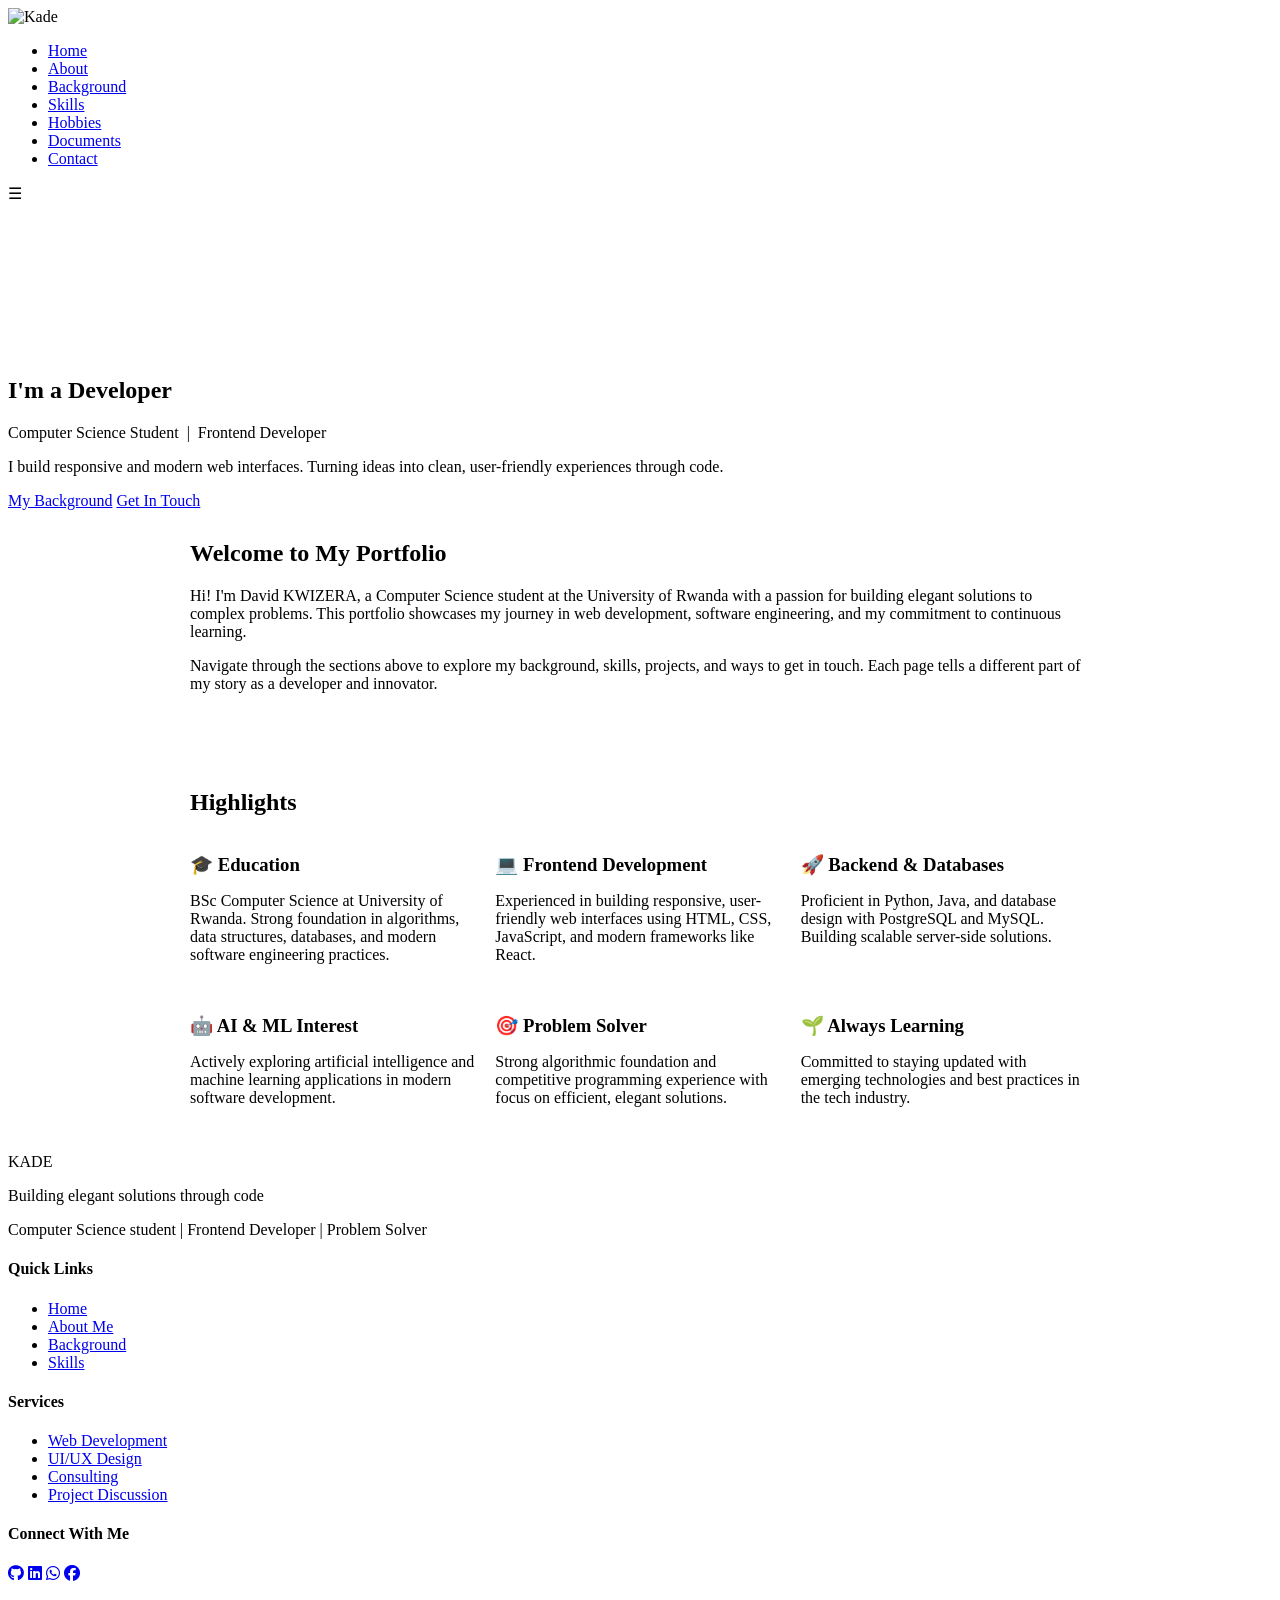
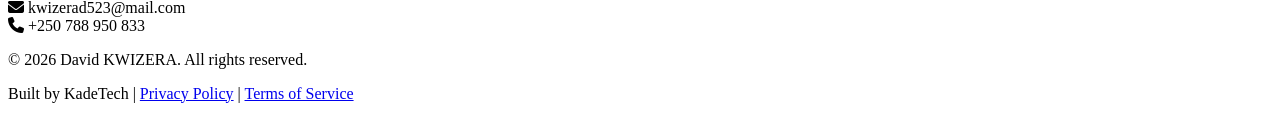
==== index.html @ 528871b3 "I have updated the github Username here that is redirecting to my really account" ====
<!DOCTYPE html>
<html lang="en">
<head>
    <meta charset="UTF-8">
    <meta name="viewport" content="width=device-width, initial-scale=1.0">
    <title>Kade | Portfolio</title>
    <link rel="stylesheet" href="src/style.css">
    <link href="https://fonts.googleapis.com/css2?family=Poppins:wght@300;400;500;600;700&display=swap" rel="stylesheet">
    <link rel="stylesheet" href="https://cdnjs.cloudflare.com/ajax/libs/font-awesome/6.5.0/css/all.min.css">
</head>
<body>

    <!-- NAV -->
    <nav>
        <div class="nav-logo"><img src="media/profile.jpg" alt="Kade" class="nav-avatar"></div>
        <ul class="nav-links">
            <li><a href="index.html">Home</a></li>
            <li><a href="src/about.html">About</a></li>
            <li><a href="src/background.html">Background</a></li>
            <li><a href="src/skills.html">Skills</a></li>
            <li><a href="src/hobbies.html">Hobbies</a></li>
            <li><a href="src/others.html">Documents</a></li>
            <li><a href="src/contact.html">Contact</a></li>
        </ul>
        <div class="hamburger" id="hamburger">☰</div>
    </nav>

    <!-- HOME -->
    <section id="home">
        <video class="home-video" autoplay muted loop playsinline>
            <source src="media/kiaglicity.mp4" type="video/mp4">
        </video>
        
        <div class="home-overlay"></div>
        <div class="home-wrapper">
            <div class="home-content">
                <h1 class="glitch" data-text="I'm a Developer" id="dynamic-title">I'm a Developer</h1>
                <p class="subtitle">Computer Science Student &nbsp;|&nbsp; Frontend Developer</p>
                <p class="intro">I build responsive and modern web interfaces. Turning ideas into clean, user-friendly experiences through code.</p>
                <div class="btn-group">
                    <a href="src/background.html" class="btn">My Background</a>
                    <a href="src/contact.html" class="btn btn-outline">Get In Touch</a>
                </div>
            </div>
        </div>
    </section>

    <!-- QUICK INTRO -->
    <section style="padding: 30px 40px; max-width: 900px; margin: 0 auto;">
        <div class="card">
            <h2 class="section-title" style="margin-top: 0;"><span class="prompt"></span> Welcome to My Portfolio</h2>
            <p>Hi! I'm David KWIZERA, a Computer Science student at the University of Rwanda with a passion for building elegant solutions to complex problems. This portfolio showcases my journey in web development, software engineering, and my commitment to continuous learning.</p>
            <p>Navigate through the sections above to explore my background, skills, projects, and ways to get in touch. Each page tells a different part of my story as a developer and innovator.</p>
        </div>
    </section>

    <!-- FEATURED HIGHLIGHTS -->
    <section style="padding: 30px 40px; max-width: 900px; margin: 0 auto;">
        <h2 class="section-title"><span class="prompt"></span> Highlights</h2>
        <div style="display: grid; grid-template-columns: repeat(auto-fit, minmax(250px, 1fr)); gap: 16px;">
            <div class="card">
                <h3 style="color: var(--accent); margin-bottom: 10px;">🎓 Education</h3>
                <p>BSc Computer Science at University of Rwanda. Strong foundation in algorithms, data structures, databases, and modern software engineering practices.</p>
            </div>
            <div class="card">
                <h3 style="color: var(--accent); margin-bottom: 10px;">💻 Frontend Development</h3>
                <p>Experienced in building responsive, user-friendly web interfaces using HTML, CSS, JavaScript, and modern frameworks like React.</p>
            </div>
            <div class="card">
                <h3 style="color: var(--accent); margin-bottom: 10px;">🚀 Backend & Databases</h3>
                <p>Proficient in Python, Java, and database design with PostgreSQL and MySQL. Building scalable server-side solutions.</p>
            </div>
            <div class="card">
                <h3 style="color: var(--accent); margin-bottom: 10px;">🤖 AI & ML Interest</h3>
                <p>Actively exploring artificial intelligence and machine learning applications in modern software development.</p>
            </div>
            <div class="card">
                <h3 style="color: var(--accent); margin-bottom: 10px;">🎯 Problem Solver</h3>
                <p>Strong algorithmic foundation and competitive programming experience with focus on efficient, elegant solutions.</p>
            </div>
            <div class="card">
                <h3 style="color: var(--accent); margin-bottom: 10px;">🌱 Always Learning</h3>
                <p>Committed to staying updated with emerging technologies and best practices in the tech industry.</p>
            </div>
        </div>
    </section>

    <!-- FOOTER -->
    <footer>
        <div class="footer-container">
            <!-- Footer Logo & Description -->
            <div class="footer-section footer-brand">
                <div class="footer-logo">KADE</div>
                <p class="footer-tagline">Building elegant solutions through code</p>
                <p class="footer-description">Computer Science student | Frontend Developer | Problem Solver</p>
            </div>

            <!-- Quick Links -->
            <div class="footer-section">
                <h4 class="footer-section-title">Quick Links</h4>
                <ul class="footer-links">
                    <li><a href="src/index.html">Home</a></li>
                    <li><a href="src/about.html">About Me</a></li>
                    <li><a href="src/background.html">Background</a></li>
                    <li><a href="src/skills.html">Skills</a></li>
                </ul>
            </div>

            <!-- Services -->
            <div class="footer-section">
                <h4 class="footer-section-title">Services</h4>
                <ul class="footer-links">
                    <li><a href="/src/skills.html">Web Development</a></li>
                    <li><a href="/src/skills.html">UI/UX Design</a></li>
                    <li><a href="/src/background.html">Consulting</a></li>
                    <li><a href="/src/contact.html">Project Discussion</a></li>
                </ul>
            </div>

            <!-- Connect -->
            <div class="footer-section">
                <h4 class="footer-section-title">Connect With Me</h4>
                <div class="footer-social">
                    <a href="https://github.com/KADE2003N01" target="_blank" title="GitHub"><i class="fab fa-github"></i></a>
                    <a href="https://www.linkedin.com/feed/" target="_blank" title="LinkedIn"><i class="fab fa-linkedin"></i></a>
                    <a href="https://wa.me/+250788950833" target="_blank" title="WhatsApp"><i class="fab fa-whatsapp"></i></a>
                    <a href="https://facebook.com/" target="_blank" title="Facebook"><i class="fab fa-facebook"></i></a>
                </div>
                <p class="footer-contact">
                    <i class="fas fa-envelope"></i> kwizerad523@mail.com<br>
                    <i class="fas fa-phone"></i> +250 788 950 833
                </p>
            </div>
        </div>

        <!-- Footer Bottom -->
        <div class="footer-bottom">
            <p class="footer-copy">&copy; 2026 David KWIZERA. All rights reserved.</p>
            <p class="footer-built">Built by KadeTech | <a href="#" target="_blank">Privacy Policy</a> | <a href="#" target="_blank">Terms of Service</a></p>
        </div>
    </footer>

    <script src="src/script.js"></script>
</body>
</html>
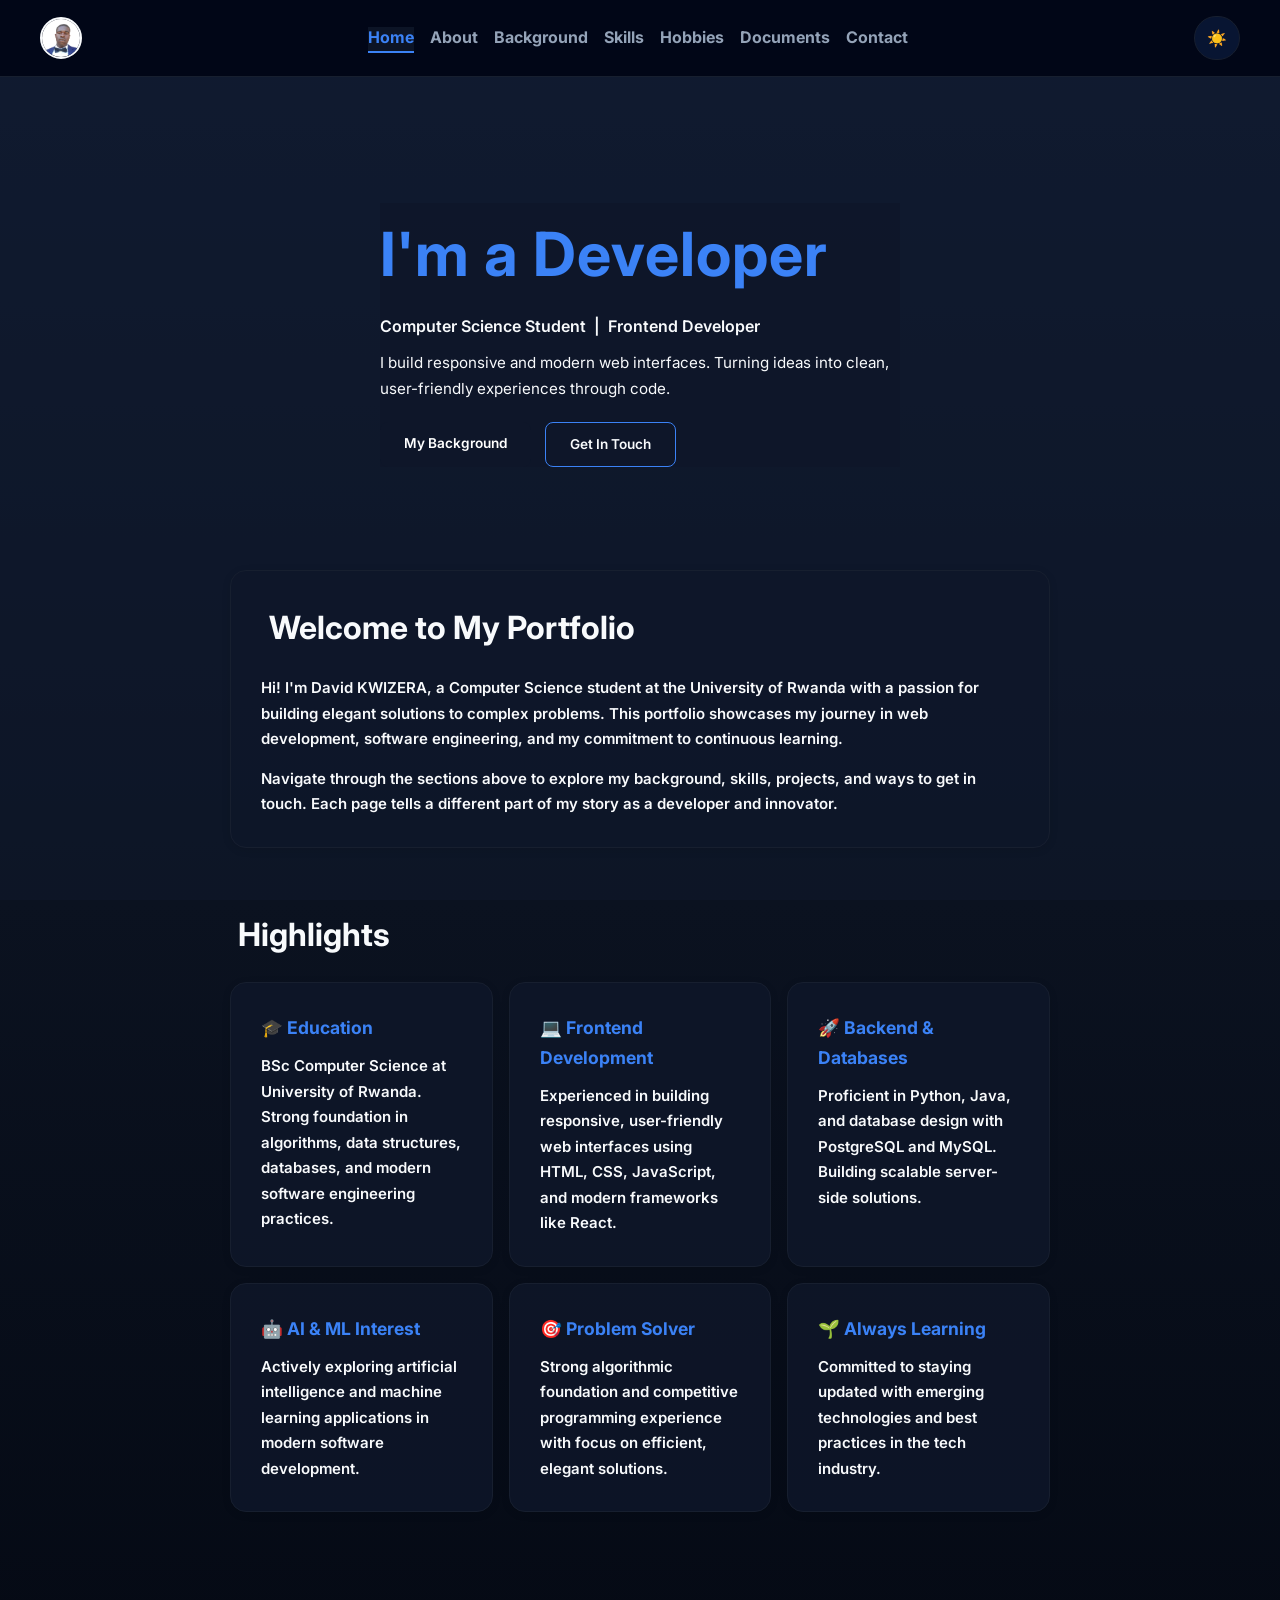
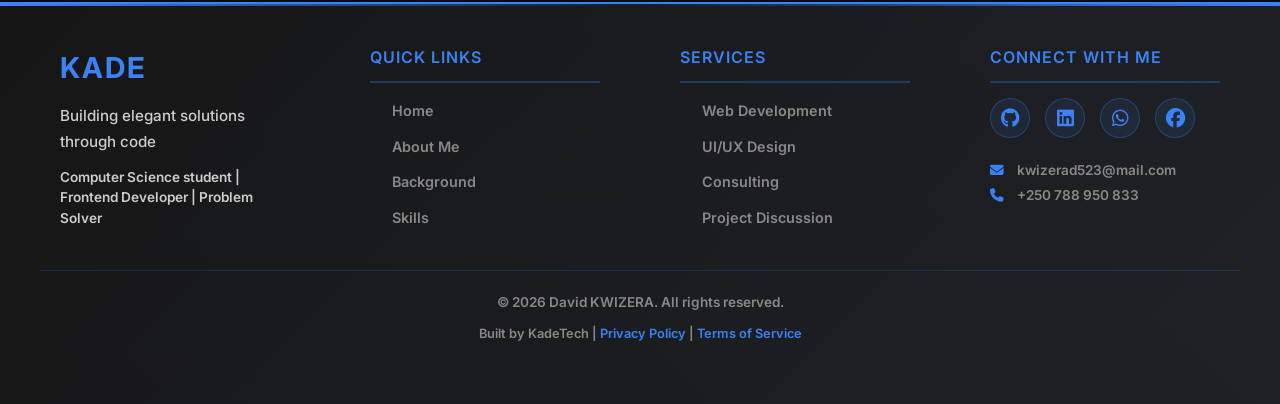
==== commit f98dceec: "this is the new version of my status where the light mode is integrated" ====
--- a/index.html
+++ b/index.html
@@ -5,14 +5,14 @@
     <meta name="viewport" content="width=device-width, initial-scale=1.0">
     <title>Kade | Portfolio</title>
     <link rel="stylesheet" href="src/style.css">
-    <link href="https://fonts.googleapis.com/css2?family=Poppins:wght@300;400;500;600;700&display=swap" rel="stylesheet">
+    <link href="https://fonts.googleapis.com/css2?family=Inter:wght@400;500;600;700;800&display=swap" rel="stylesheet">
     <link rel="stylesheet" href="https://cdnjs.cloudflare.com/ajax/libs/font-awesome/6.5.0/css/all.min.css">
 </head>
 <body>
 
     <!-- NAV -->
     <nav>
-        <div class="nav-logo"><img src="media/profile.jpg" alt="Kade" class="nav-avatar"></div>
+        <div class="nav-logo"><img src="media/bg-removed.png" alt="Kade" class="nav-avatar"></div>
         <ul class="nav-links">
             <li><a href="index.html">Home</a></li>
             <li><a href="src/about.html">About</a></li>
@@ -22,6 +22,7 @@
             <li><a href="src/others.html">Documents</a></li>
             <li><a href="src/contact.html">Contact</a></li>
         </ul>
+        <button class="theme-toggle" id="theme-toggle" aria-label="Toggle light/dark mode">🌙</button>
         <div class="hamburger" id="hamburger">☰</div>
     </nav>
 
@@ -32,8 +33,9 @@
         </video>
         
         <div class="home-overlay"></div>
+        
         <div class="home-wrapper">
-            <div class="home-content">
+            <div class="home-content section-content">
                 <h1 class="glitch" data-text="I'm a Developer" id="dynamic-title">I'm a Developer</h1>
                 <p class="subtitle">Computer Science Student &nbsp;|&nbsp; Frontend Developer</p>
                 <p class="intro">I build responsive and modern web interfaces. Turning ideas into clean, user-friendly experiences through code.</p>
--- a/src/style.css
+++ b/src/style.css
@@ -0,0 +1,1580 @@
+@import url('https://fonts.googleapis.com/css2?family=Inter:wght@400;500;600;700;800&display=swap');
+
+:root {
+    --bg: #0d0d0d;
+    --accent: #3b82f6;
+    --accent-dim: #2a2a2a;
+    --white: #e0e0e0;
+    --muted: #888;
+    --card-bg: #161616;
+    --nav-bg: rgba(13,13,13,0.95);
+    --border: rgba(255,255,255,0.08);
+    --overlay: rgba(13,13,13,0.7);
+    --font: 'Inter', sans-serif;
+}
+
+.light-theme {
+    --bg: linear-gradient(180deg, #14213d 0%, #0b1220 45%, #02060f 100%);
+    --card-bg: rgba(15, 23, 42, 0.92);
+    --accent-dim: #171f2f;
+    --white: #f8fafc;
+    --muted: #94a3b8;
+    --nav-bg: rgba(2, 6, 23, 0.95);
+    --border: rgba(248,250,252,0.08);
+    --overlay: rgba(15, 23, 42, 0.55);
+}
+
+.light-theme body {
+    background: var(--bg) !important;
+    background-attachment: fixed;
+}
+
+.light-theme .nav-avatar {
+    border-color: var(--white);
+}
+
+.light-theme .home-video {
+    display: none !important;
+}
+
+.light-theme .home-overlay {
+    background: rgba(15, 23, 42, 0.65);
+}
+
+.light-theme .card,
+.light-theme .section-content,
+.light-theme .btn,
+.light-theme .btn-outline,
+.light-theme .nav-links a.active,
+.light-theme .nav-links a:hover {
+    background: rgba(15, 23, 42, 0.85);
+}
+
+* { margin: 0; padding: 0; box-sizing: border-box; }
+
+html { scroll-behavior: smooth; }
+
+body {
+    background: var(--bg);
+    color: var(--white);
+    font-family: var(--font);
+    font-size: 15px;
+    font-weight: 600;
+    line-height: 1.7;
+}
+
+/* ── NAV ── */
+nav {
+    position: fixed;
+    top: 0; left: 0; right: 0;
+    display: flex;
+    align-items: center;
+    justify-content: space-between;
+    padding: 16px 40px;
+    background: var(--nav-bg);
+    border-bottom: 1px solid var(--accent-dim);
+    z-index: 100;
+}
+
+.nav-avatar {
+    width: 42px;
+    height: 42px;
+    border-radius: 50%;
+    object-fit: cover;
+    border: 2px solid var(--accent);
+    flex-shrink: 0;
+}
+
+.nav-logo {
+    display: flex;
+    align-items: center;
+}
+
+.nav-links {
+    list-style: none;
+    display: flex;
+    gap: 16px;
+    transition: all 0.3s ease;
+}
+
+.nav-links li {
+    list-style: none;
+}
+
+.nav-links a {
+    color: var(--muted);
+    text-decoration: none;
+    font-family: var(--font);
+    font-size: 1rem;
+    font-weight: 700;
+    transition: color 0.2s;
+    padding-bottom: 4px;
+    border-bottom: 2px solid transparent;
+}
+
+.nav-links a:hover {
+    color: var(--accent);
+    border-bottom-color: var(--accent);
+}
+
+.nav-links a.active {
+    color: var(--accent);
+    border-bottom-color: var(--accent);
+}
+
+.hamburger {
+    display: none;
+    font-size: 1.5rem;
+    cursor: pointer;
+    color: var(--white);
+    transition: color 0.3s ease;
+    z-index: 101;
+}
+
+.theme-toggle {
+    display: inline-flex;
+    align-items: center;
+    justify-content: center;
+    min-width: 44px;
+    height: 44px;
+    padding: 0 12px;
+    background: rgba(59, 130, 246, 0.15);
+    border: 1px solid var(--accent-dim);
+    color: var(--white);
+    border-radius: 999px;
+    font-size: 1rem;
+    cursor: pointer;
+    transition: all 0.25s ease;
+}
+
+.theme-toggle:hover {
+    background: rgba(59, 130, 246, 0.25);
+}
+
+.light-theme .theme-toggle {
+    background: rgba(59, 130, 246, 0.12);
+    color: var(--white);
+}
+
+
+/* ── SECTIONS ── */
+section {
+    padding: 60px 40px 30px;
+    max-width: 900px;
+    margin: 0 auto;
+}
+
+section[id]:not(#home) {
+    padding-top: 100px !important;
+}
+
+.doc-welcome-section {
+    padding: 80px 40px;
+    max-width: 1000px;
+    margin: 0 auto;
+    text-align: center;
+}
+
+.doc-hero-title {
+    font-size: 3.2rem;
+    font-weight: 800;
+    color: var(--white);
+    margin-bottom: 20px;
+    letter-spacing: 2px;
+}
+
+.doc-hero-copy {
+    font-size: 1.3rem;
+    color: var(--muted);
+    margin-bottom: 30px;
+    line-height: 1.6;
+    max-width: 700px;
+    margin-left: auto;
+    margin-right: auto;
+    word-wrap: break-word;
+}
+
+.doc-avatar {
+    width: 60px;
+    height: 60px;
+    border-radius: 50% !important;
+    object-fit: cover;
+    border: 3px solid var(--accent);
+}
+
+.doc-download-button {
+    padding: 18px 40px;
+    font-size: 1.2rem;
+    border-radius: 50px;
+    letter-spacing: 1px;
+    width: auto;
+    min-width: 220px;
+}
+
+.doc-card-button {
+    padding: 8px 16px;
+    font-size: 0.85rem;
+    border-radius: 20px;
+}
+
+.section-title {
+    font-size: 2rem;
+    font-weight: 700;
+    color: var(--accent);
+    margin-bottom: 20px;
+}
+
+.section-title .prompt { color: var(--accent); margin-right: 8px; }
+
+/* Improve text visibility in sections */
+section p {
+    color: var(--white) !important;
+    font-weight: 600;
+}
+
+section h2, section h3 {
+    color: var(--white) !important;
+    font-weight: 700;
+}
+
+section strong {
+    color: var(--accent) !important;
+    font-weight: 700;
+}
+
+/* Make sure all section content is visible */
+.card p {
+    color: var(--white) !important;
+    font-weight: 600;
+}
+
+.card h3 {
+    color: var(--accent) !important;
+    font-weight: 700;
+}
+
+/* Hero section titles larger */
+.glitch {
+    font-size: 3.8rem;
+    font-weight: 700;
+    color: var(--accent);
+    letter-spacing: 1px;
+    margin-bottom: 6px;
+}
+
+/* ── HOME ── */
+#home {
+    display: flex;
+    align-items: center;
+    justify-content: center;
+    text-align: left;
+    padding: 80px 40px 30px;
+    position: relative;
+    overflow: hidden;
+    min-height: 60vh;
+}
+
+.home-video {
+    position: fixed;
+    top: 0; left: 0;
+    width: 100%;
+    height: 100%;
+    object-fit: cover;
+    z-index: -1;
+}
+
+.home-overlay {
+    position: fixed;
+    top: 0; left: 0;
+    width: 100%;
+    height: 100%;
+    background: var(--overlay);
+    z-index: -1;
+}
+
+.home-wrapper {
+    display: flex;
+    align-items: center;
+    justify-content: center;
+    gap: 40px;
+    width: 100%;
+    position: relative;
+    z-index: 2;
+    flex-direction: column;
+}
+
+.home-content {
+    display: flex;
+    flex-direction: column;
+    align-items: flex-start;
+    justify-content: center;
+    text-align: left;
+    margin-top: 80px;
+}
+
+.subtitle {
+    color: #ccc;
+    font-size: 1rem;
+    font-weight: 600;
+    margin-bottom: 10px;
+}
+
+.intro {
+    color: #ccc;
+    font-size: 0.95rem;
+    font-weight: 400;
+    max-width: 520px;
+    margin-bottom: 20px;
+}
+
+.btn-group { display: flex; gap: 14px; flex-wrap: wrap; }
+
+.btn {
+    padding: 10px 24px;
+    background: var(--accent);
+    color: #fff;
+    font-family: var(--font);
+    font-weight: 600;
+    font-size: 0.85rem;
+    text-decoration: none;
+    border: none;
+    border-radius: 8px;
+    cursor: pointer;
+    transition: 0.2s;
+}
+
+.btn:hover { background: #4f46e5; transform: translateY(-2px); }
+
+.btn-outline {
+    background: transparent;
+    color: var(--white);
+    border: 1px solid var(--accent);
+    border-radius: 8px;
+}
+
+.btn-outline:hover { border-color: var(--accent); color: var(--accent); }
+
+/* ── CARD ── */
+.card {
+    background: var(--card-bg);
+    border: 1px solid var(--accent-dim);
+    padding: 30px;
+    border-radius: 16px;
+    box-shadow: 0 2px 8px rgba(0, 0, 0, 0.1);
+}
+
+.card p { color: var(--white); font-weight: 600; margin-bottom: 14px; }
+.card p:last-child { margin-bottom: 0; }
+.card strong { color: var(--accent); }
+
+/* ── BACKGROUND GROUPS ── */
+.bg-group {
+    margin-bottom: 16px;
+    background: var(--card-bg);
+    border: 1px solid var(--accent-dim);
+    border-radius: 16px;
+    padding: 16px 20px;
+}
+
+.bg-group-title {
+    font-size: 1rem;
+    font-weight: 600;
+    color: var(--accent);
+    margin-bottom: 20px;
+    display: flex;
+    align-items: center;
+    gap: 8px;
+}
+
+/* ── TIMELINE ── */
+.timeline { position: relative; padding-left: 30px; }
+
+.timeline::before {
+    content: '';
+    position: absolute;
+    left: 8px; top: 0; bottom: 0;
+    width: 2px;
+    background: var(--accent-dim);
+}
+
+.timeline-item {
+    position: relative;
+    margin-bottom: 16px;
+}
+
+.timeline-dot {
+    position: absolute;
+    left: -26px;
+    top: 6px;
+    width: 12px;
+    height: 12px;
+    border-radius: 50%;
+    background: var(--accent);
+    border: 2px solid var(--bg);
+}
+
+.timeline-date {
+    font-size: 0.78rem;
+    color: var(--muted);
+    display: block;
+    margin-bottom: 4px;
+}
+
+.timeline-content h3 {
+    color: var(--white);
+    font-size: 1.05rem;
+    font-weight: 600;
+    margin-bottom: 6px;
+}
+
+.timeline-content p { color: #999; font-size: 0.9rem; font-weight: 400; }
+
+.timeline-link {
+    color: var(--accent);
+    font-weight: 600;
+    text-decoration: none;
+    border-bottom: 1px solid var(--accent);
+    transition: opacity 0.2s;
+}
+
+.timeline-link:hover { opacity: 0.7; }
+
+
+.skills-grid {
+    display: grid;
+    grid-template-columns: repeat(auto-fit, minmax(240px, 1fr));
+    gap: 12px;
+}
+
+.skill-card {
+    background: var(--card-bg);
+    border: 1px solid var(--accent-dim);
+    padding: 24px;
+    border-radius: 16px;
+    transition: border-color 0.2s, transform 0.2s;
+}
+
+.skill-card:hover {
+    border-color: var(--accent);
+    transform: translateY(-4px);
+}
+
+.skill-card h3 {
+    color: var(--white);
+    font-size: 1rem;
+    font-weight: 600;
+    margin-bottom: 16px;
+    letter-spacing: 0.5px;
+}
+
+.skill-list { list-style: none; }
+
+.skill-list li {
+    display: flex;
+    align-items: center;
+    justify-content: space-between;
+    margin-bottom: 12px;
+    font-size: 0.9rem;
+    font-weight: 500;
+    color: #ccc;
+}
+
+.xp-bar {
+    width: 110px;
+    height: 8px;
+    background: #222;
+    border-radius: 4px;
+    overflow: hidden;
+}
+
+.fill {
+    height: 100%;
+    background: var(--accent);
+    border-radius: 4px;
+}
+
+
+/* ── HOBBIES ── */
+.hobbies-grid {
+    display: grid;
+    grid-template-columns: repeat(auto-fit, minmax(200px, 1fr));
+    gap: 20px;
+    margin-top: 20px;
+}
+
+.hobby-card {
+    background: var(--card-bg);
+    border: 1px solid var(--accent-dim);
+    padding: 24px;
+    border-radius: 16px;
+    text-align: center;
+    transition: all 0.3s ease;
+    display: flex;
+    flex-direction: column;
+    align-items: center;
+    justify-content: center;
+    min-height: 140px;
+}
+
+.hobby-card:hover {
+    border-color: var(--accent);
+    transform: translateY(-4px);
+    box-shadow: 0 8px 25px rgba(59, 130, 246, 0.15);
+}
+
+.hobby-card i {
+    font-size: 2.5rem;
+    color: var(--accent);
+    margin-bottom: 12px;
+    transition: all 0.3s ease;
+}
+
+.hobby-card:hover i {
+    transform: scale(1.1);
+    color: #4f46e5;
+}
+
+.hobby-card span {
+    font-size: 1.1rem;
+    font-weight: 600;
+    color: var(--white);
+    margin-bottom: 8px;
+}
+
+.hobby-card p {
+    text-align: center;
+    line-height: 1.4;
+}
+
+/* ── CONTACT ── */
+.contact-card p { margin-bottom: 24px; }
+
+.contact-form {
+    display: flex;
+    flex-direction: column;
+    gap: 14px;
+}
+
+.contact-form input,
+.contact-form textarea {
+    background: var(--card-bg);
+    border: 1px solid var(--accent-dim);
+    color: var(--white);
+    font-family: var(--font);
+    font-size: 0.9rem;
+    font-weight: 500;
+    padding: 12px 16px;
+    outline: none;
+    resize: vertical;
+    border-radius: 10px;
+    transition: border-color 0.2s;
+}
+
+.contact-form input:focus,
+.contact-form textarea:focus {
+    border-color: var(--accent);
+}
+
+/* ── FOOTER ── */
+footer {
+    background: linear-gradient(135deg, #161616 0%, rgba(61, 61, 61, 0.5) 100%);
+    border-top: 2px solid var(--accent);
+    padding: 40px 20px;
+    margin-top: 60px;
+    position: relative;
+    overflow: hidden;
+    color: #e0e0e0;
+}
+
+footer .footer-section h4,
+footer .footer-logo {
+    color: var(--accent);
+}
+
+footer .footer-links a,
+footer .footer-contact,
+footer .footer-copy,
+footer .footer-built {
+    color: #888;
+}
+
+footer .footer-tagline,
+footer .footer-description {
+    color: #ccc;
+}
+
+footer::before {
+    content: '';
+    position: absolute;
+    top: 0;
+    left: 0;
+    right: 0;
+    height: 2px;
+    background: linear-gradient(90deg, var(--accent), transparent, var(--accent));
+}
+
+.footer-container {
+    max-width: 1200px;
+    margin: 0 auto;
+    display: grid;
+    grid-template-columns: repeat(auto-fit, minmax(250px, 1fr));
+    gap: 40px;
+    margin-bottom: 30px;
+}
+
+.footer-section {
+    padding: 0 20px;
+}
+
+.footer-brand {
+    grid-column: 1; 
+}
+
+.footer-logo {
+    font-size: 1.8rem;
+    font-weight: 700;
+    color: var(--accent);
+    margin-bottom: 10px;
+    letter-spacing: 2px;
+}
+
+.footer-tagline {
+    color: var(--accent);
+    font-size: 0.95rem;
+    margin: 8px 0;
+    font-weight: 500;
+}
+
+.footer-description {
+    color: var(--muted);
+    font-size: 0.85rem;
+    line-height: 1.5;
+    margin: 12px 0 0 0;
+}
+
+.footer-section-title {
+    font-size: 1rem;
+    font-weight: 600;
+    color: var(--accent);
+    margin-bottom: 15px;
+    text-transform: uppercase;
+    letter-spacing: 1px;
+    padding-bottom: 10px;
+    border-bottom: 2px solid rgba(59, 130, 246, 0.3);
+}
+
+.footer-links {
+    list-style: none;
+    padding: 0;
+    margin: 0;
+}
+
+.footer-links li {
+    margin-bottom: 10px;
+}
+
+.footer-links a {
+    color: var(--muted);
+    text-decoration: none;
+    font-size: 0.9rem;
+    transition: all 0.3s ease;
+    display: inline-flex;
+    align-items: center;
+}
+
+.footer-links a:hover {
+    color: var(--accent);
+    transform: translateX(5px);
+}
+
+.footer-links a::before {
+    content: '→';
+    margin-right: 8px;
+    opacity: 0;
+    transition: opacity 0.3s ease;
+}
+
+.footer-links a:hover::before {
+    opacity: 1;
+}
+
+.footer-social {
+    display: flex;
+    gap: 15px;
+    margin-bottom: 20px;
+    flex-wrap: wrap;
+}
+
+.footer-social a {
+    width: 40px;
+    height: 40px;
+    display: flex;
+    align-items: center;
+    justify-content: center;
+    background: rgba(59, 130, 246, 0.1);
+    border: 1px solid rgba(59, 130, 246, 0.3);
+    border-radius: 50%;
+    color: var(--accent);
+    font-size: 1.2rem;
+    transition: all 0.3s ease;
+    text-decoration: none;
+}
+
+.footer-social a:hover {
+    background: var(--accent);
+    color: var(--bg);
+    transform: translateY(-3px);
+    box-shadow: 0 5px 15px rgba(59, 130, 246, 0.4);
+}
+
+.footer-contact {
+    color: var(--muted);
+    font-size: 0.85rem;
+    line-height: 1.8;
+    margin: 0;
+}
+
+.footer-contact i {
+    color: var(--accent);
+    margin-right: 8px;
+    width: 16px;
+}
+
+.footer-bottom {
+    max-width: 1200px;
+    margin: 0 auto;
+    padding: 20px;
+    border-top: 1px solid rgba(59, 130, 246, 0.2);
+    text-align: center;
+}
+
+.footer-copy {
+    color: var(--muted);
+    font-size: 0.85rem;
+    margin: 0 0 8px 0;
+}
+
+.footer-built {
+    color: var(--muted);
+    font-size: 0.8rem;
+    margin: 0;
+}
+
+.footer-built a {
+    color: var(--accent);
+    text-decoration: none;
+    transition: color 0.3s ease;
+}
+
+.footer-built a:hover {
+    text-decoration: underline;
+}
+
+.hobby-card i {
+    font-size: 1.8rem;
+    color: var(--accent);
+}
+
+.hobby-card:hover {
+    border-color: var(--accent);
+    transform: translateY(-4px);
+}
+
+/* Tablet (768px - 1024px) */
+/* Tablet Portrait (600px - 768px) */
+@media (max-width: 768px) {
+    /* Navigation */
+    nav {
+        padding: 12px 50px 12px 16px;
+        display: flex;
+        justify-content: space-between;
+        align-items: center;
+        gap: 12px;
+        flex-wrap: wrap;
+    }
+
+    .doc-welcome-section {
+        padding: 60px 30px;
+    }
+
+    .doc-hero-title {
+        font-size: 2.6rem;
+    }
+
+    .doc-hero-copy {
+        font-size: 1.1rem;
+        max-width: 100%;
+    }
+
+    .doc-avatar {
+        width: 50px;
+        height: 50px;
+    }
+
+    .nav-logo {
+        order: 1;
+        flex-shrink: 0;
+    }
+
+    .nav-avatar {
+        width: 40px;
+        height: 40px;
+    }
+
+    .nav-links {
+        order: 3;
+        width: 100%;
+        display: none !important;
+        flex-direction: column !important;
+        gap: 8px !important;
+        padding: 12px 0 !important;
+        border-top: 1px solid var(--accent-dim);
+        background: transparent !important;
+        position: static !important;
+    }
+
+    .nav-links.open {
+        display: flex !important;
+    }
+
+    .nav-links li {
+        padding: 0 !important;
+        border: none !important;
+    }
+
+    .nav-links a {
+        display: block !important;
+        padding: 10px 0 !important;
+        width: 100% !important;
+        border-bottom: none !important;
+        font-size: 0.9rem;
+    }
+
+    .nav-links a:hover,
+    .nav-links a.active {
+        color: var(--accent);
+        padding-left: 8px;
+    }
+
+    .theme-toggle {
+        order: 3;
+        min-width: 40px;
+        height: 40px;
+        font-size: 0.9rem;
+        display: none !important;
+    }
+
+    .nav-links.open ~ .theme-toggle {
+        display: inline-flex !important;
+        margin-top: 8px;
+    }
+
+    .hamburger {
+        display: block !important;
+        order: 2;
+        position: fixed;
+        right: 16px;
+        top: 14px;
+        font-size: 1.5rem;
+        cursor: pointer;
+        color: var(--white);
+        background: none;
+        border: none;
+        padding: 0;
+        z-index: 101;
+        transition: color 0.3s ease;
+    }
+
+    .hamburger:hover {
+        color: var(--accent);
+    }
+
+    /* Sections and Content */
+    section {
+        padding: 20px 16px;
+        margin: 16px auto;
+    }
+
+    #home {
+        padding: 60px 16px 20px;
+        min-height: auto;
+    }
+
+    .glitch {
+        font-size: 2.5rem !important;
+    }
+
+    .subtitle {
+        font-size: 0.9rem;
+    }
+
+    .intro {
+        font-size: 0.85rem;
+        max-width: 100%;
+    }
+
+    .home-wrapper {
+        flex-direction: column;
+        align-items: center;
+        text-align: center;
+        gap: 30px;
+    }
+
+    .home-content {
+        align-items: center;
+        text-align: center;
+    }
+
+    .btn-group {
+        justify-content: center;
+        gap: 10px;
+    }
+
+    .btn {
+        padding: 10px 20px;
+        font-size: 0.9rem;
+    }
+
+    .card {
+        padding: 18px;
+    }
+
+    .section-title {
+        font-size: 1.8rem;
+    }
+
+    .skills-grid {
+        grid-template-columns: repeat(2, 1fr);
+        gap: 12px;
+    }
+
+    .hobbies-grid {
+        grid-template-columns: repeat(2, 1fr);
+        gap: 10px;
+    }
+
+    footer {
+        padding: 25px 16px;
+    }
+
+    .footer-container {
+        grid-template-columns: repeat(2, 1fr);
+        gap: 20px;
+    }
+}
+
+/* Smartphone (480px - 600px) */
+@media (max-width: 600px) {
+    nav {
+        padding: 10px 45px 10px 12px;
+        flex-wrap: wrap;
+    }
+
+    .doc-welcome-section {
+        padding: 50px 24px;
+    }
+
+    .doc-hero-title {
+        font-size: 2.4rem;
+    }
+
+    .doc-hero-copy {
+        font-size: 1rem;
+    }
+
+    .doc-avatar {
+        width: 48px;
+        height: 48px;
+    }
+
+    .nav-avatar {
+        width: 38px;
+        height: 38px;
+    }
+
+    .nav-links {
+        order: 3;
+        width: 100%;
+        display: none !important;
+        flex-direction: column !important;
+        gap: 4px !important;
+        padding: 10px 0 !important;
+        border-top: 1px solid var(--accent-dim);
+    }
+
+    .nav-links.open {
+        display: flex !important;
+    }
+
+    .nav-links a {
+        display: block !important;
+        padding: 8px 0 !important;
+        font-size: 0.85rem;
+    }
+
+    .theme-toggle {
+        order: 3;
+        min-width: 38px;
+        height: 38px;
+        display: none !important;
+    }
+
+    .nav-links.open ~ .theme-toggle {
+        display: inline-flex !important;
+        margin-top: 8px;
+    }
+
+    .hamburger {
+        display: block !important;
+        order: 2;
+        position: fixed;
+        right: 12px;
+        top: 12px;
+        font-size: 1.3rem;
+    }
+
+    section {
+        padding: 16px 12px;
+    }
+
+    .glitch {
+        font-size: 2.2rem !important;
+    }
+
+    .btn {
+        padding: 8px 16px;
+        font-size: 0.85rem;
+    }
+
+    .card {
+        padding: 16px;
+    }
+
+    .section-title {
+        font-size: 1.6rem;
+        margin-bottom: 16px;
+    }
+
+    .skills-grid {
+        grid-template-columns: 1fr;
+    }
+
+    .hobbies-grid {
+        grid-template-columns: repeat(2, 1fr);
+        gap: 8px;
+    }
+
+    footer {
+        padding: 20px 12px;
+    }
+
+    .footer-container {
+        grid-template-columns: 1fr;
+        gap: 16px;
+    }
+}
+
+/* Small Mobile (380px - 480px) */
+@media (max-width: 480px) {
+    nav {
+        padding: 8px 40px 8px 10px;
+        gap: 8px;
+    }
+
+    .doc-welcome-section {
+        padding: 40px 18px;
+    }
+
+    .doc-hero-title {
+        font-size: 2rem;
+        letter-spacing: 1px;
+    }
+
+    .doc-hero-copy {
+        font-size: 0.95rem;
+        max-width: 100%;
+    }
+
+    .doc-avatar {
+        width: 44px;
+        height: 44px;
+    }
+
+    .nav-logo {
+        flex-shrink: 0;
+    }
+
+    .nav-avatar {
+        width: 36px;
+        height: 36px;
+    }
+
+    .nav-links {
+        order: 3;
+        width: 100%;
+        display: none !important;
+        flex-direction: column !important;
+        gap: 2px !important;
+        padding: 8px 0 !important;
+        border-top: 1px solid var(--accent-dim);
+    }
+
+    .nav-links.open {
+        display: flex !important;
+    }
+
+    .nav-links li {
+        padding: 0 !important;
+    }
+
+    .nav-links a {
+        display: block !important;
+        padding: 6px 0 !important;
+        font-size: 0.8rem;
+        width: 100% !important;
+    }
+
+    .theme-toggle {
+        order: 3;
+        min-width: 36px;
+        height: 36px;
+        font-size: 0.85rem;
+        display: none !important;
+    }
+
+    .nav-links.open ~ .theme-toggle {
+        display: inline-flex !important;
+        margin-top: 8px;
+    }
+
+    .hamburger {
+        display: block !important;
+        order: 2;
+        position: fixed;
+        right: 10px;
+        top: 10px;
+        font-size: 1.2rem;
+    }
+
+    section {
+        padding: 12px 10px;
+        margin: 12px auto;
+    }
+
+    #home {
+        padding: 50px 10px 16px;
+        min-height: 50vh;
+    }
+
+    .glitch {
+        font-size: 1.8rem !important;
+        margin-bottom: 8px;
+    }
+
+    .subtitle {
+        font-size: 0.8rem;
+        margin-bottom: 6px;
+    }
+
+    .intro {
+        font-size: 0.75rem;
+        max-width: 100%;
+        margin-bottom: 12px;
+    }
+
+    .home-wrapper {
+        flex-direction: column;
+        align-items: center;
+        text-align: center;
+        gap: 20px;
+        margin-top: 20px;
+    }
+
+    .home-content {
+        align-items: center;
+        text-align: center;
+        margin-top: 0;
+    }
+
+    .btn-group {
+        justify-content: center;
+        gap: 8px;
+        flex-direction: column;
+        width: 100%;
+    }
+
+    .btn {
+        padding: 8px 14px;
+        font-size: 0.75rem;
+        width: 100%;
+    }
+
+    .card {
+        padding: 14px;
+    }
+
+    .section-title {
+        font-size: 1.4rem;
+        margin-bottom: 12px;
+    }
+
+    .skills-grid {
+        grid-template-columns: 1fr;
+        gap: 8px;
+    }
+
+    .hobbies-grid {
+        grid-template-columns: 1fr;
+        gap: 6px;
+    }
+
+    footer {
+        padding: 16px 10px;
+        margin-top: 20px;
+    }
+
+    .footer-container {
+        grid-template-columns: 1fr;
+        gap: 16px;
+    }
+
+    .footer-section {
+        padding: 0;
+    }
+
+    .footer-logo {
+        font-size: 1.2rem;
+    }
+
+    .footer-section-title {
+        font-size: 0.95rem;
+    }
+
+    .footer-links {
+        font-size: 0.8rem;
+    }
+
+    .footer-social {
+        gap: 8px;
+        font-size: 0.9rem;
+    }
+
+    .footer-contact {
+        font-size: 0.75rem;
+    }
+
+    .footer-copy {
+        font-size: 0.7rem;
+    }
+}
+
+/* Extra Small (below 380px) */
+@media (max-width: 380px) {
+    nav {
+        padding: 6px 35px 6px 8px;
+    }
+
+    .nav-avatar {
+        width: 32px;
+        height: 32px;
+    }
+
+    .nav-links {
+        order: 3;
+        width: 100%;
+        display: none !important;
+        flex-direction: column !important;
+        gap: 2px !important;
+        padding: 8px 0 !important;
+        border-top: 1px solid var(--accent-dim);
+    }
+
+    .nav-links.open {
+        display: flex !important;
+    }
+
+    .nav-links a {
+        display: block !important;
+        font-size: 0.7rem;
+        padding: 4px 0 !important;
+    }
+
+    .theme-toggle {
+        order: 3;
+        min-width: 32px;
+        height: 32px;
+        font-size: 0.8rem;
+        display: none !important;
+    }
+
+    .nav-links.open ~ .theme-toggle {
+        display: inline-flex !important;
+        margin-top: 8px;
+    }
+
+    .hamburger {
+        display: block !important;
+        order: 2;
+        position: fixed;
+        right: 8px;
+        top: 8px;
+        font-size: 1rem;
+    }
+
+    section {
+        padding: 10px 8px;
+    }
+
+    #home {
+        padding: 45px 8px 12px;
+    }
+
+    .glitch {
+        font-size: 1.5rem !important;
+    }
+
+    .subtitle {
+        font-size: 0.75rem;
+    }
+
+    .intro {
+        font-size: 0.7rem;
+    }
+
+    .btn {
+        padding: 6px 12px;
+        font-size: 0.7rem;
+    }
+
+    .card {
+        padding: 12px;
+    }
+
+    .section-title {
+        font-size: 1.2rem;
+    }
+}
+
+/* ── CONTACT ── */
+.contact-card p { margin-bottom: 24px; }
+
+.contact-form {
+    display: flex;
+    flex-direction: column;
+    gap: 14px;
+}
+
+.contact-form input,
+.contact-form textarea {
+    background: var(--card-bg);
+    border: 1px solid var(--accent-dim);
+    color: var(--white);
+    font-family: var(--font);
+    font-size: 0.9rem;
+    font-weight: 500;
+    padding: 12px 16px;
+    outline: none;
+    resize: vertical;
+    border-radius: 10px;
+    transition: border-color 0.2s;
+}
+
+.contact-form input:focus,
+.contact-form textarea:focus {
+    border-color: var(--accent);
+}
+
+/* ── FOOTER ── */
+footer {
+    background: linear-gradient(135deg, #161616 0%, rgba(61, 61, 61, 0.5) 100%);
+    border-top: 2px solid var(--accent);
+    padding: 40px 20px;
+    margin-top: 60px;
+    position: relative;
+    overflow: hidden;
+    color: #e0e0e0;
+}
+
+footer .footer-section h4,
+footer .footer-logo {
+    color: var(--accent);
+}
+
+footer .footer-links a,
+footer .footer-contact,
+footer .footer-copy,
+footer .footer-built {
+    color: #888;
+}
+
+footer .footer-tagline,
+footer .footer-description {
+    color: #ccc;
+}
+
+footer::before {
+    content: '';
+    position: absolute;
+    top: 0;
+    left: 0;
+    right: 0;
+    height: 2px;
+    background: linear-gradient(90deg, var(--accent), transparent, var(--accent));
+}
+
+.footer-container {
+    max-width: 1200px;
+    margin: 0 auto;
+    display: grid;
+    grid-template-columns: repeat(auto-fit, minmax(250px, 1fr));
+    gap: 40px;
+    margin-bottom: 30px;
+}
+
+.footer-section {
+    padding: 0 20px;
+}
+
+.footer-brand {
+    grid-column: 1; 
+}
+
+.footer-logo {
+    font-size: 1.8rem;
+    font-weight: 700;
+    color: var(--accent);
+    margin-bottom: 10px;
+    letter-spacing: 2px;
+}
+
+.footer-tagline {
+    color: var(--accent);
+    font-size: 0.95rem;
+    margin: 8px 0;
+    font-weight: 500;
+}
+
+.footer-description {
+    color: var(--muted);
+    font-size: 0.85rem;
+    line-height: 1.5;
+    margin: 12px 0 0 0;
+}
+
+.footer-section-title {
+    font-size: 1rem;
+    font-weight: 600;
+    color: var(--accent);
+    margin-bottom: 15px;
+    text-transform: uppercase;
+    letter-spacing: 1px;
+    padding-bottom: 10px;
+    border-bottom: 2px solid rgba(59, 130, 246, 0.3);
+}
+
+.footer-links {
+    list-style: none;
+    padding: 0;
+    margin: 0;
+}
+
+.footer-links li {
+    margin-bottom: 10px;
+}
+
+.footer-links a {
+    color: var(--muted);
+    text-decoration: none;
+    font-size: 0.9rem;
+    transition: all 0.3s ease;
+    display: inline-flex;
+    align-items: center;
+}
+
+.footer-links a:hover {
+    color: var(--accent);
+    transform: translateX(5px);
+}
+
+.footer-links a::before {
+    content: '→';
+    margin-right: 8px;
+    opacity: 0;
+    transition: opacity 0.3s ease;
+}
+
+.footer-links a:hover::before {
+    opacity: 1;
+}
+
+.footer-social {
+    display: flex;
+    gap: 15px;
+    margin-bottom: 20px;
+    flex-wrap: wrap;
+}
+
+.footer-social a {
+    width: 40px;
+    height: 40px;
+    display: flex;
+    align-items: center;
+    justify-content: center;
+    background: rgba(59, 130, 246, 0.1);
+    border: 1px solid rgba(59, 130, 246, 0.3);
+    border-radius: 50%;
+    color: var(--accent);
+    font-size: 1.2rem;
+    transition: all 0.3s ease;
+    text-decoration: none;
+}
+
+.footer-social a:hover {
+    background: var(--accent);
+    color: var(--bg);
+    transform: translateY(-3px);
+    box-shadow: 0 5px 15px rgba(59, 130, 246, 0.4);
+}
+
+.footer-contact {
+    color: var(--muted);
+    font-size: 0.85rem;
+    line-height: 1.8;
+    margin: 0;
+}
+
+.footer-contact i {
+    color: var(--accent);
+    margin-right: 8px;
+    width: 16px;
+}
+
+.footer-bottom {
+    max-width: 1200px;
+    margin: 0 auto;
+    padding: 20px;
+    border-top: 1px solid rgba(59, 130, 246, 0.2);
+    text-align: center;
+}
+
+.footer-copy {
+    color: var(--muted);
+    font-size: 0.85rem;
+    margin: 0 0 8px 0;
+}
+
+.footer-built {
+    color: var(--muted);
+    font-size: 0.8rem;
+    margin: 0;
+}
+
+.footer-built a {
+    color: var(--accent);
+    text-decoration: none;
+    transition: color 0.3s ease;
+}
+
+.footer-built a:hover {
+    text-decoration: underline;
+}
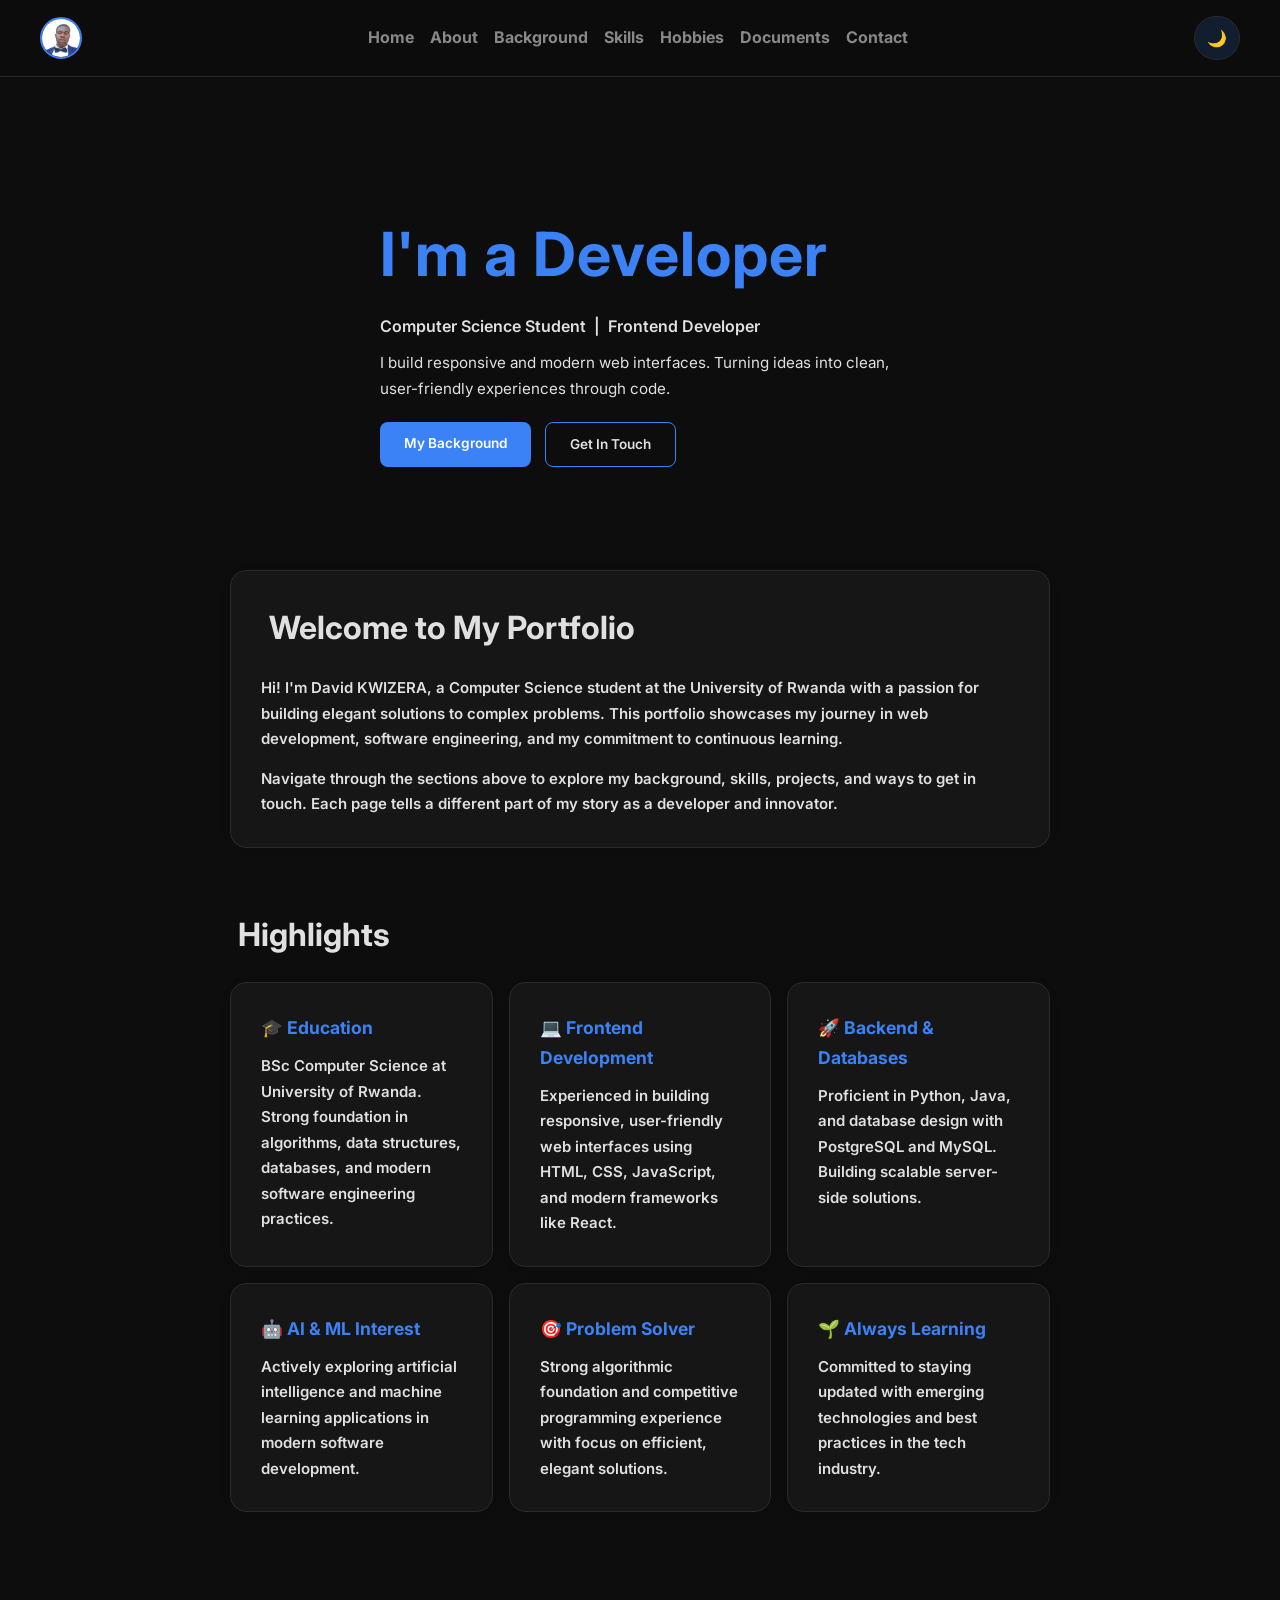
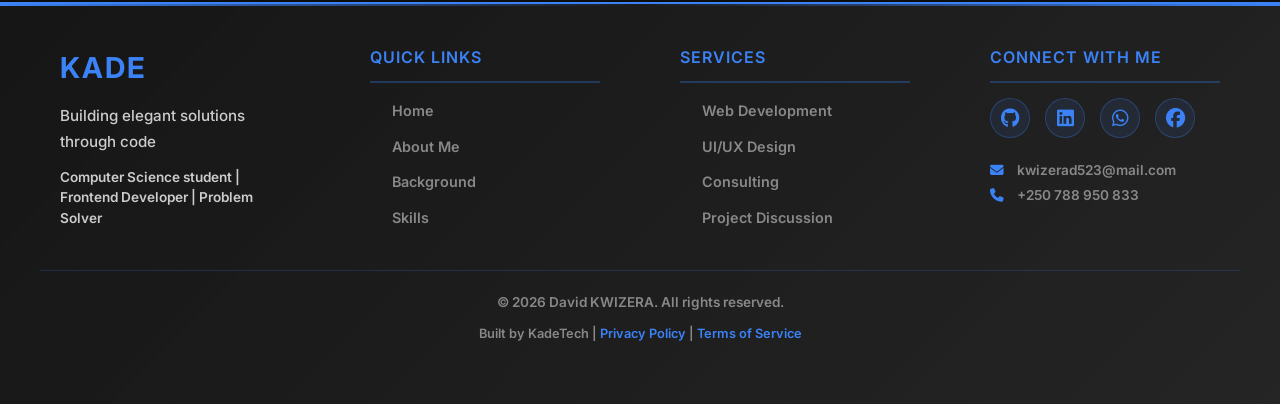
==== commit e63fb8ae: "This the new version of the portfolio where the profiles if no  added and the responsiveness is enha" ====
--- a/index.html
+++ b/index.html
@@ -14,6 +14,9 @@
     <nav>
         <div class="nav-logo"><img src="media/bg-removed.png" alt="Kade" class="nav-avatar"></div>
         <ul class="nav-links">
+            <li class="nav-profile-mobile">
+                <img src="media/bg-removed.png" alt="Kade" class="nav-avatar-mobile">
+            </li>
             <li><a href="index.html">Home</a></li>
             <li><a href="src/about.html">About</a></li>
             <li><a href="src/background.html">Background</a></li>
--- a/src/style.css
+++ b/src/style.css
@@ -52,7 +52,7 @@
 
 * { margin: 0; padding: 0; box-sizing: border-box; }
 
-html { scroll-behavior: smooth; }
+html { scroll-behavior: smooth; width: 100%; overflow-x: hidden; }
 
 body {
     background: var(--bg);
@@ -61,6 +61,8 @@
     font-size: 15px;
     font-weight: 600;
     line-height: 1.7;
+    width: 100%;
+    overflow-x: hidden;
 }
 
 /* ── NAV ── */
@@ -129,6 +131,18 @@
     color: var(--white);
     transition: color 0.3s ease;
     z-index: 101;
+    background: none;
+    border: none;
+    padding: 0;
+    width: auto;
+}
+
+.hamburger:hover {
+    color: var(--accent);
+}
+
+.hamburger.open {
+    color: var(--accent);
 }
 
 .theme-toggle {
@@ -162,10 +176,45 @@
     padding: 60px 40px 30px;
     max-width: 900px;
     margin: 0 auto;
+    width: 100%;
+    overflow-x: hidden;
 }
 
 section[id]:not(#home) {
     padding-top: 100px !important;
+}
+
+/* Override inline styles on sections for mobile */
+@media (max-width: 768px) {
+    section[style*="padding"] {
+        padding: 30px 20px !important;
+        max-width: 100% !important;
+        margin: 0 auto !important;
+    }
+}
+
+@media (max-width: 600px) {
+    section[style*="padding"] {
+        padding: 16px 12px !important;
+        max-width: 100% !important;
+        margin: 0 auto !important;
+    }
+}
+
+@media (max-width: 480px) {
+    section[style*="padding"] {
+        padding: 14px 10px !important;
+        max-width: 100% !important;
+        margin: 0 auto !important;
+    }
+}
+
+@media (max-width: 380px) {
+    section[style*="padding"] {
+        padding: 10px 8px !important;
+        max-width: 100% !important;
+        margin: 0 auto !important;
+    }
 }
 
 .doc-welcome-section {
@@ -217,6 +266,38 @@
     border-radius: 20px;
 }
 
+/* Certificate View Animation */
+@keyframes slideDown {
+    from {
+        opacity: 0;
+        max-height: 0;
+        transform: translateY(-10px);
+    }
+    to {
+        opacity: 1;
+        max-height: 600px;
+        transform: translateY(0);
+    }
+}
+
+@keyframes slideUp {
+    from {
+        opacity: 1;
+        max-height: 600px;
+        transform: translateY(0);
+    }
+    to {
+        opacity: 0;
+        max-height: 0;
+        transform: translateY(-10px);
+    }
+}
+
+#aims-certificate[style*="display: block"],
+#ebc-certificate[style*="display: block"] {
+    animation: slideDown 0.4s ease-in-out forwards;
+}
+
 .section-title {
     font-size: 2rem;
     font-weight: 700;
@@ -272,6 +353,7 @@
     position: relative;
     overflow: hidden;
     min-height: 60vh;
+    width: 100%;
 }
 
 .home-video {
@@ -781,578 +863,158 @@
 }
 
 /* Tablet (768px - 1024px) */
-/* Tablet Portrait (600px - 768px) */
 @media (max-width: 768px) {
-    /* Navigation */
-    nav {
-        padding: 12px 50px 12px 16px;
-        display: flex;
-        justify-content: space-between;
+    nav { padding: 12px 50px 12px 16px; z-index: 1000; }
+    .doc-welcome-section { padding: 60px 30px; }
+    .doc-hero-title { font-size: 2.6rem; }
+    .doc-hero-copy { font-size: 1.1rem; max-width: 100%; }
+    .doc-avatar { width: 50px; height: 50px; }
+    .nav-logo { display: none !important; }
+    .nav-avatar { width: 40px; height: 40px; }
+    .nav-links { order: 3; width: 100%; display: none !important; flex-direction: column !important; gap: 8px !important; padding: 12px 0 !important; border-top: none !important; background: transparent !important; position: static !important; }
+    
+    /* Profile Header inside Mobile Menu */
+    .nav-links .nav-profile-mobile {
+        display: flex !important;
+        flex-direction: column;
         align-items: center;
-        gap: 12px;
-        flex-wrap: wrap;
+        justify-content: center;
+        padding: 20px 0;
+        border-bottom: 1px solid var(--border);
+        margin-bottom: 15px;
+        width: 100%;
     }
-
-    .doc-welcome-section {
-        padding: 60px 30px;
-    }
-
-    .doc-hero-title {
-        font-size: 2.6rem;
-    }
-
-    .doc-hero-copy {
-        font-size: 1.1rem;
-        max-width: 100%;
-    }
-
-    .doc-avatar {
+    .nav-avatar-mobile {
         width: 50px;
         height: 50px;
+        border-radius: 50%;
+        border: 2px solid var(--accent);
+        object-fit: cover;
     }
 
-    .nav-logo {
-        order: 1;
-        flex-shrink: 0;
-    }
-
-    .nav-avatar {
-        width: 40px;
-        height: 40px;
-    }
-
-    .nav-links {
-        order: 3;
-        width: 100%;
-        display: none !important;
-        flex-direction: column !important;
-        gap: 8px !important;
-        padding: 12px 0 !important;
-        border-top: 1px solid var(--accent-dim);
-        background: transparent !important;
-        position: static !important;
-    }
-
-    .nav-links.open {
-        display: flex !important;
-    }
-
-    .nav-links li {
-        padding: 0 !important;
-        border: none !important;
-    }
-
-    .nav-links a {
-        display: block !important;
-        padding: 10px 0 !important;
-        width: 100% !important;
-        border-bottom: none !important;
-        font-size: 0.9rem;
-    }
-
-    .nav-links a:hover,
-    .nav-links a.active {
-        color: var(--accent);
-        padding-left: 8px;
-    }
-
-    .theme-toggle {
-        order: 3;
-        min-width: 40px;
-        height: 40px;
-        font-size: 0.9rem;
-        display: none !important;
-    }
-
-    .nav-links.open ~ .theme-toggle {
-        display: inline-flex !important;
-        margin-top: 8px;
-    }
-
-    .hamburger {
-        display: block !important;
-        order: 2;
-        position: fixed;
-        right: 16px;
-        top: 14px;
-        font-size: 1.5rem;
-        cursor: pointer;
-        color: var(--white);
-        background: none;
-        border: none;
-        padding: 0;
-        z-index: 101;
-        transition: color 0.3s ease;
-    }
-
-    .hamburger:hover {
-        color: var(--accent);
-    }
-
-    /* Sections and Content */
-    section {
-        padding: 20px 16px;
-        margin: 16px auto;
-    }
-
-    #home {
-        padding: 60px 16px 20px;
-        min-height: auto;
-    }
-
-    .glitch {
-        font-size: 2.5rem !important;
-    }
-
-    .subtitle {
-        font-size: 0.9rem;
-    }
-
-    .intro {
-        font-size: 0.85rem;
-        max-width: 100%;
-    }
-
-    .home-wrapper {
-        flex-direction: column;
-        align-items: center;
-        text-align: center;
-        gap: 30px;
-    }
-
-    .home-content {
-        align-items: center;
-        text-align: center;
-    }
-
-    .btn-group {
-        justify-content: center;
-        gap: 10px;
-    }
-
-    .btn {
-        padding: 10px 20px;
-        font-size: 0.9rem;
-    }
-
-    .card {
-        padding: 18px;
-    }
-
-    .section-title {
-        font-size: 1.8rem;
-    }
-
-    .skills-grid {
-        grid-template-columns: repeat(2, 1fr);
-        gap: 12px;
-    }
-
-    .hobbies-grid {
-        grid-template-columns: repeat(2, 1fr);
-        gap: 10px;
-    }
-
-    footer {
-        padding: 25px 16px;
-    }
-
-    .footer-container {
-        grid-template-columns: repeat(2, 1fr);
-        gap: 20px;
-    }
+    .nav-links.open { display: flex !important; }
+    .nav-links li { padding: 0 !important; border: none !important; }
+    .nav-links a { display: block !important; padding: 10px 0 !important; width: 100% !important; border-bottom: none !important; font-size: 0.9rem; }
+    .nav-links a:hover, .nav-links a.active { color: var(--accent); padding-left: 8px; }
+    .theme-toggle { order: 3; min-width: 40px; height: 40px; font-size: 0.9rem; display: none !important; }
+    .nav-links.open ~ .theme-toggle { display: inline-flex !important; margin-top: 8px; }
+    .hamburger { display: block !important; order: 2; position: fixed; right: 16px; top: 14px; font-size: 1.5rem; cursor: pointer; color: var(--white); background: none; border: none; padding: 0; z-index: 1001; transition: color 0.3s ease; }
+    .hamburger:hover { color: var(--accent); }
+    section { padding: 30px 20px !important; margin: 0 auto !important; max-width: 100% !important; }
+    #home { padding: 70px 20px 30px !important; }
+    .glitch { font-size: 2.5rem !important; }
+    .subtitle { font-size: 0.9rem; }
+    .intro { font-size: 0.85rem; max-width: 100%; }
+    .home-wrapper { flex-direction: column; align-items: center; text-align: center; gap: 30px; }
+    .home-content { align-items: center; text-align: center; margin-top: 0; }
+    .btn-group { justify-content: center; gap: 10px; }
+    .btn { padding: 10px 20px; font-size: 0.9rem; }
+    .card { padding: 20px; }
+    .section-title { font-size: 1.8rem; }
+    .skills-grid { grid-template-columns: repeat(2, 1fr); gap: 12px; }
+    .hobbies-grid { grid-template-columns: repeat(2, 1fr); gap: 12px; }
+    footer { padding: 30px 20px; }
+    .footer-container { grid-template-columns: repeat(2, 1fr); gap: 24px; }
+}
+
+@media (min-width: 769px) {
+    .nav-profile-mobile { display: none; }
 }
 
 /* Smartphone (480px - 600px) */
 @media (max-width: 600px) {
-    nav {
-        padding: 10px 45px 10px 12px;
-        flex-wrap: wrap;
-    }
-
-    .doc-welcome-section {
-        padding: 50px 24px;
-    }
-
-    .doc-hero-title {
-        font-size: 2.4rem;
-    }
-
-    .doc-hero-copy {
-        font-size: 1rem;
-    }
-
-    .doc-avatar {
-        width: 48px;
-        height: 48px;
-    }
-
-    .nav-avatar {
-        width: 38px;
-        height: 38px;
-    }
-
-    .nav-links {
-        order: 3;
-        width: 100%;
-        display: none !important;
-        flex-direction: column !important;
-        gap: 4px !important;
-        padding: 10px 0 !important;
-        border-top: 1px solid var(--accent-dim);
-    }
-
-    .nav-links.open {
-        display: flex !important;
-    }
-
-    .nav-links a {
-        display: block !important;
-        padding: 8px 0 !important;
-        font-size: 0.85rem;
-    }
-
-    .theme-toggle {
-        order: 3;
-        min-width: 38px;
-        height: 38px;
-        display: none !important;
-    }
-
-    .nav-links.open ~ .theme-toggle {
-        display: inline-flex !important;
-        margin-top: 8px;
-    }
-
-    .hamburger {
-        display: block !important;
-        order: 2;
-        position: fixed;
-        right: 12px;
-        top: 12px;
-        font-size: 1.3rem;
-    }
-
-    section {
-        padding: 16px 12px;
-    }
-
-    .glitch {
-        font-size: 2.2rem !important;
-    }
-
-    .btn {
-        padding: 8px 16px;
-        font-size: 0.85rem;
-    }
-
-    .card {
-        padding: 16px;
-    }
-
-    .section-title {
-        font-size: 1.6rem;
-        margin-bottom: 16px;
-    }
-
-    .skills-grid {
-        grid-template-columns: 1fr;
-    }
-
-    .hobbies-grid {
-        grid-template-columns: repeat(2, 1fr);
-        gap: 8px;
-    }
-
-    footer {
-        padding: 20px 12px;
-    }
-
-    .footer-container {
-        grid-template-columns: 1fr;
-        gap: 16px;
-    }
+    nav { padding: 10px 45px 10px 12px; z-index: 1000; }
+    .doc-welcome-section { padding: 40px 20px; }
+    .doc-hero-title { font-size: 2rem; }
+    .doc-hero-copy { font-size: 0.95rem; max-width: 100%; }
+    .doc-avatar { width: 44px; height: 44px; }
+    .nav-avatar { width: 36px; height: 36px; }
+    .nav-links { order: 3; width: 100%; display: none !important; flex-direction: column !important; gap: 4px !important; padding: 10px 0 !important; border-top: 1px solid var(--accent-dim); }
+    .nav-links.open { display: flex !important; }
+    .nav-links a { display: block !important; padding: 8px 0 !important; font-size: 0.8rem; width: 100% !important; }
+    .theme-toggle { order: 3; min-width: 36px; height: 36px; display: none !important; }
+    .nav-links.open ~ .theme-toggle { display: inline-flex !important; margin-top: 8px; }
+    .hamburger { display: block !important; order: 2; position: fixed; right: 12px; top: 12px; font-size: 1.2rem; }
+    section { padding: 16px 12px !important; max-width: 100% !important; margin: 0 auto !important; }
+    #home { padding: 55px 12px 20px !important; }
+    .glitch { font-size: 2rem !important; }
+    .subtitle { font-size: 0.85rem; }
+    .intro { font-size: 0.8rem; max-width: 100%; }
+    .home-content { margin-top: 0; }
+    .btn-group { justify-content: center; gap: 8px; }
+    .btn { padding: 8px 16px; font-size: 0.8rem; }
+    .card { padding: 14px; }
+    .section-title { font-size: 1.5rem; }
+    .skills-grid { grid-template-columns: 1fr; gap: 10px; }
+    .hobbies-grid { grid-template-columns: repeat(2, 1fr); gap: 8px; }
+    footer { padding: 20px 12px; }
+    .footer-container { grid-template-columns: 1fr; gap: 16px; }
 }
 
 /* Small Mobile (380px - 480px) */
 @media (max-width: 480px) {
-    nav {
-        padding: 8px 40px 8px 10px;
-        gap: 8px;
-    }
-
-    .doc-welcome-section {
-        padding: 40px 18px;
-    }
-
-    .doc-hero-title {
-        font-size: 2rem;
-        letter-spacing: 1px;
-    }
-
-    .doc-hero-copy {
-        font-size: 0.95rem;
-        max-width: 100%;
-    }
-
-    .doc-avatar {
-        width: 44px;
-        height: 44px;
-    }
-
-    .nav-logo {
-        flex-shrink: 0;
-    }
-
-    .nav-avatar {
-        width: 36px;
-        height: 36px;
-    }
-
-    .nav-links {
-        order: 3;
-        width: 100%;
-        display: none !important;
-        flex-direction: column !important;
-        gap: 2px !important;
-        padding: 8px 0 !important;
-        border-top: 1px solid var(--accent-dim);
-    }
-
-    .nav-links.open {
-        display: flex !important;
-    }
-
-    .nav-links li {
-        padding: 0 !important;
-    }
-
-    .nav-links a {
-        display: block !important;
-        padding: 6px 0 !important;
-        font-size: 0.8rem;
-        width: 100% !important;
-    }
-
-    .theme-toggle {
-        order: 3;
-        min-width: 36px;
-        height: 36px;
-        font-size: 0.85rem;
-        display: none !important;
-    }
-
-    .nav-links.open ~ .theme-toggle {
-        display: inline-flex !important;
-        margin-top: 8px;
-    }
-
-    .hamburger {
-        display: block !important;
-        order: 2;
-        position: fixed;
-        right: 10px;
-        top: 10px;
-        font-size: 1.2rem;
-    }
-
-    section {
-        padding: 12px 10px;
-        margin: 12px auto;
-    }
-
-    #home {
-        padding: 50px 10px 16px;
-        min-height: 50vh;
-    }
-
-    .glitch {
-        font-size: 1.8rem !important;
-        margin-bottom: 8px;
-    }
-
-    .subtitle {
-        font-size: 0.8rem;
-        margin-bottom: 6px;
-    }
-
-    .intro {
-        font-size: 0.75rem;
-        max-width: 100%;
-        margin-bottom: 12px;
-    }
-
-    .home-wrapper {
-        flex-direction: column;
-        align-items: center;
-        text-align: center;
-        gap: 20px;
-        margin-top: 20px;
-    }
-
-    .home-content {
-        align-items: center;
-        text-align: center;
-        margin-top: 0;
-    }
-
-    .btn-group {
-        justify-content: center;
-        gap: 8px;
-        flex-direction: column;
-        width: 100%;
-    }
-
-    .btn {
-        padding: 8px 14px;
-        font-size: 0.75rem;
-        width: 100%;
-    }
-
-    .card {
-        padding: 14px;
-    }
-
-    .section-title {
-        font-size: 1.4rem;
-        margin-bottom: 12px;
-    }
-
-    .skills-grid {
-        grid-template-columns: 1fr;
-        gap: 8px;
-    }
-
-    .hobbies-grid {
-        grid-template-columns: 1fr;
-        gap: 6px;
-    }
-
-    footer {
-        padding: 16px 10px;
-        margin-top: 20px;
-    }
-
-    .footer-container {
-        grid-template-columns: 1fr;
-        gap: 16px;
-    }
-
-    .footer-section {
-        padding: 0;
-    }
-
-    .footer-logo {
-        font-size: 1.2rem;
-    }
-
-    .footer-section-title {
-        font-size: 0.95rem;
-    }
-
-    .footer-links {
-        font-size: 0.8rem;
-    }
-
-    .footer-social {
-        gap: 8px;
-        font-size: 0.9rem;
-    }
-
-    .footer-contact {
-        font-size: 0.75rem;
-    }
-
-    .footer-copy {
-        font-size: 0.7rem;
-    }
+    nav { padding: 8px 40px 8px 10px; gap: 6px; z-index: 1000; }
+    .doc-welcome-section { padding: 35px 16px; }
+    .doc-hero-title { font-size: 1.8rem; letter-spacing: 0.5px; }
+    .doc-hero-copy { font-size: 0.9rem; max-width: 100%; }
+    .doc-avatar { width: 40px; height: 40px; }
+    .nav-logo { flex-shrink: 0; }
+    .nav-avatar { width: 34px; height: 34px; }
+    .nav-links { order: 3; width: 100%; display: none !important; flex-direction: column !important; gap: 2px !important; padding: 8px 0 !important; border-top: 1px solid var(--accent-dim); }
+    .nav-links.open { display: flex !important; }
+    .nav-links li { padding: 0 !important; }
+    .nav-links a { display: block !important; padding: 6px 0 !important; font-size: 0.75rem; width: 100% !important; }
+    .theme-toggle { order: 3; min-width: 34px; height: 34px; font-size: 0.8rem; display: none !important; }
+    .nav-links.open ~ .theme-toggle { display: inline-flex !important; margin-top: 6px; }
+    .hamburger { display: block !important; order: 2; position: fixed; right: 10px; top: 10px; font-size: 1.1rem; }
+    section { padding: 14px 10px !important; max-width: 100% !important; margin: 0 auto !important; }
+    #home { padding: 50px 10px 16px !important; min-height: 50vh; }
+    .glitch { font-size: 1.6rem !important; margin-bottom: 6px; }
+    .subtitle { font-size: 0.75rem; margin-bottom: 4px; }
+    .intro { font-size: 0.72rem; max-width: 100%; margin-bottom: 10px; }
+    .home-wrapper { flex-direction: column; align-items: center; text-align: center; gap: 16px; margin-top: 16px; }
+    .home-content { align-items: center; text-align: center; margin-top: 0; }
+    .btn-group { justify-content: center; gap: 6px; flex-direction: column; width: 100%; }
+    .btn { padding: 7px 12px; font-size: 0.72rem; width: 100%; }
+    .card { padding: 12px; }
+    .section-title { font-size: 1.3rem; margin-bottom: 10px; }
+    .skills-grid { grid-template-columns: 1fr; gap: 8px; }
+    .hobbies-grid { grid-template-columns: 1fr; gap: 6px; }
+    footer { padding: 14px 10px; margin-top: 16px; }
+    .footer-container { grid-template-columns: 1fr; gap: 12px; }
+    .footer-section { padding: 0; }
+    .footer-logo { font-size: 1.1rem; }
+    .footer-section-title { font-size: 0.9rem; }
+    .footer-links { font-size: 0.75rem; }
+    .footer-social { gap: 6px; }
+    .footer-contact { font-size: 0.7rem; }
+    .footer-copy { font-size: 0.65rem; }
 }
 
 /* Extra Small (below 380px) */
 @media (max-width: 380px) {
-    nav {
-        padding: 6px 35px 6px 8px;
-    }
-
-    .nav-avatar {
-        width: 32px;
-        height: 32px;
-    }
-
-    .nav-links {
-        order: 3;
-        width: 100%;
-        display: none !important;
-        flex-direction: column !important;
-        gap: 2px !important;
-        padding: 8px 0 !important;
-        border-top: 1px solid var(--accent-dim);
-    }
-
-    .nav-links.open {
-        display: flex !important;
-    }
-
-    .nav-links a {
-        display: block !important;
-        font-size: 0.7rem;
-        padding: 4px 0 !important;
-    }
-
-    .theme-toggle {
-        order: 3;
-        min-width: 32px;
-        height: 32px;
-        font-size: 0.8rem;
-        display: none !important;
-    }
-
-    .nav-links.open ~ .theme-toggle {
-        display: inline-flex !important;
-        margin-top: 8px;
-    }
-
-    .hamburger {
-        display: block !important;
-        order: 2;
-        position: fixed;
-        right: 8px;
-        top: 8px;
-        font-size: 1rem;
-    }
-
-    section {
-        padding: 10px 8px;
-    }
-
-    #home {
-        padding: 45px 8px 12px;
-    }
-
-    .glitch {
-        font-size: 1.5rem !important;
-    }
-
-    .subtitle {
-        font-size: 0.75rem;
-    }
-
-    .intro {
-        font-size: 0.7rem;
-    }
-
-    .btn {
-        padding: 6px 12px;
-        font-size: 0.7rem;
-    }
-
-    .card {
-        padding: 12px;
-    }
-
-    .section-title {
-        font-size: 1.2rem;
-    }
+    nav { padding: 6px 35px 6px 8px; z-index: 1000; }
+    .nav-avatar { width: 30px; height: 30px; }
+    .nav-links { order: 3; width: 100%; display: none !important; flex-direction: column !important; gap: 1px !important; padding: 6px 0 !important; border-top: 1px solid var(--accent-dim); }
+    .nav-links.open { display: flex !important; }
+    .nav-links a { display: block !important; font-size: 0.7rem; padding: 4px 0 !important; }
+    .theme-toggle { order: 3; min-width: 30px; height: 30px; font-size: 0.75rem; display: none !important; }
+    .nav-links.open ~ .theme-toggle { display: inline-flex !important; margin-top: 6px; }
+    .hamburger { display: block !important; order: 2; position: fixed; right: 8px; top: 8px; font-size: 1rem; }
+    section { padding: 10px 8px !important; max-width: 100% !important; }
+    #home { padding: 45px 8px 12px !important; }
+    .glitch { font-size: 1.4rem !important; }
+    .subtitle { font-size: 0.7rem; }
+    .intro { font-size: 0.65rem; }
+    .btn { padding: 6px 10px; font-size: 0.65rem; }
+    .card { padding: 10px; }
+    .section-title { font-size: 1.1rem; }
+    .skills-grid { grid-template-columns: 1fr; gap: 6px; }
+    .hobbies-grid { grid-template-columns: 1fr; gap: 4px; }
+    footer { padding: 12px 8px; margin-top: 12px; }
+    .footer-container { grid-template-columns: 1fr; gap: 10px; }
+    .footer-logo { font-size: 0.95rem; }
+    .footer-links { font-size: 0.65rem; }
 }
 
 /* ── CONTACT ── */
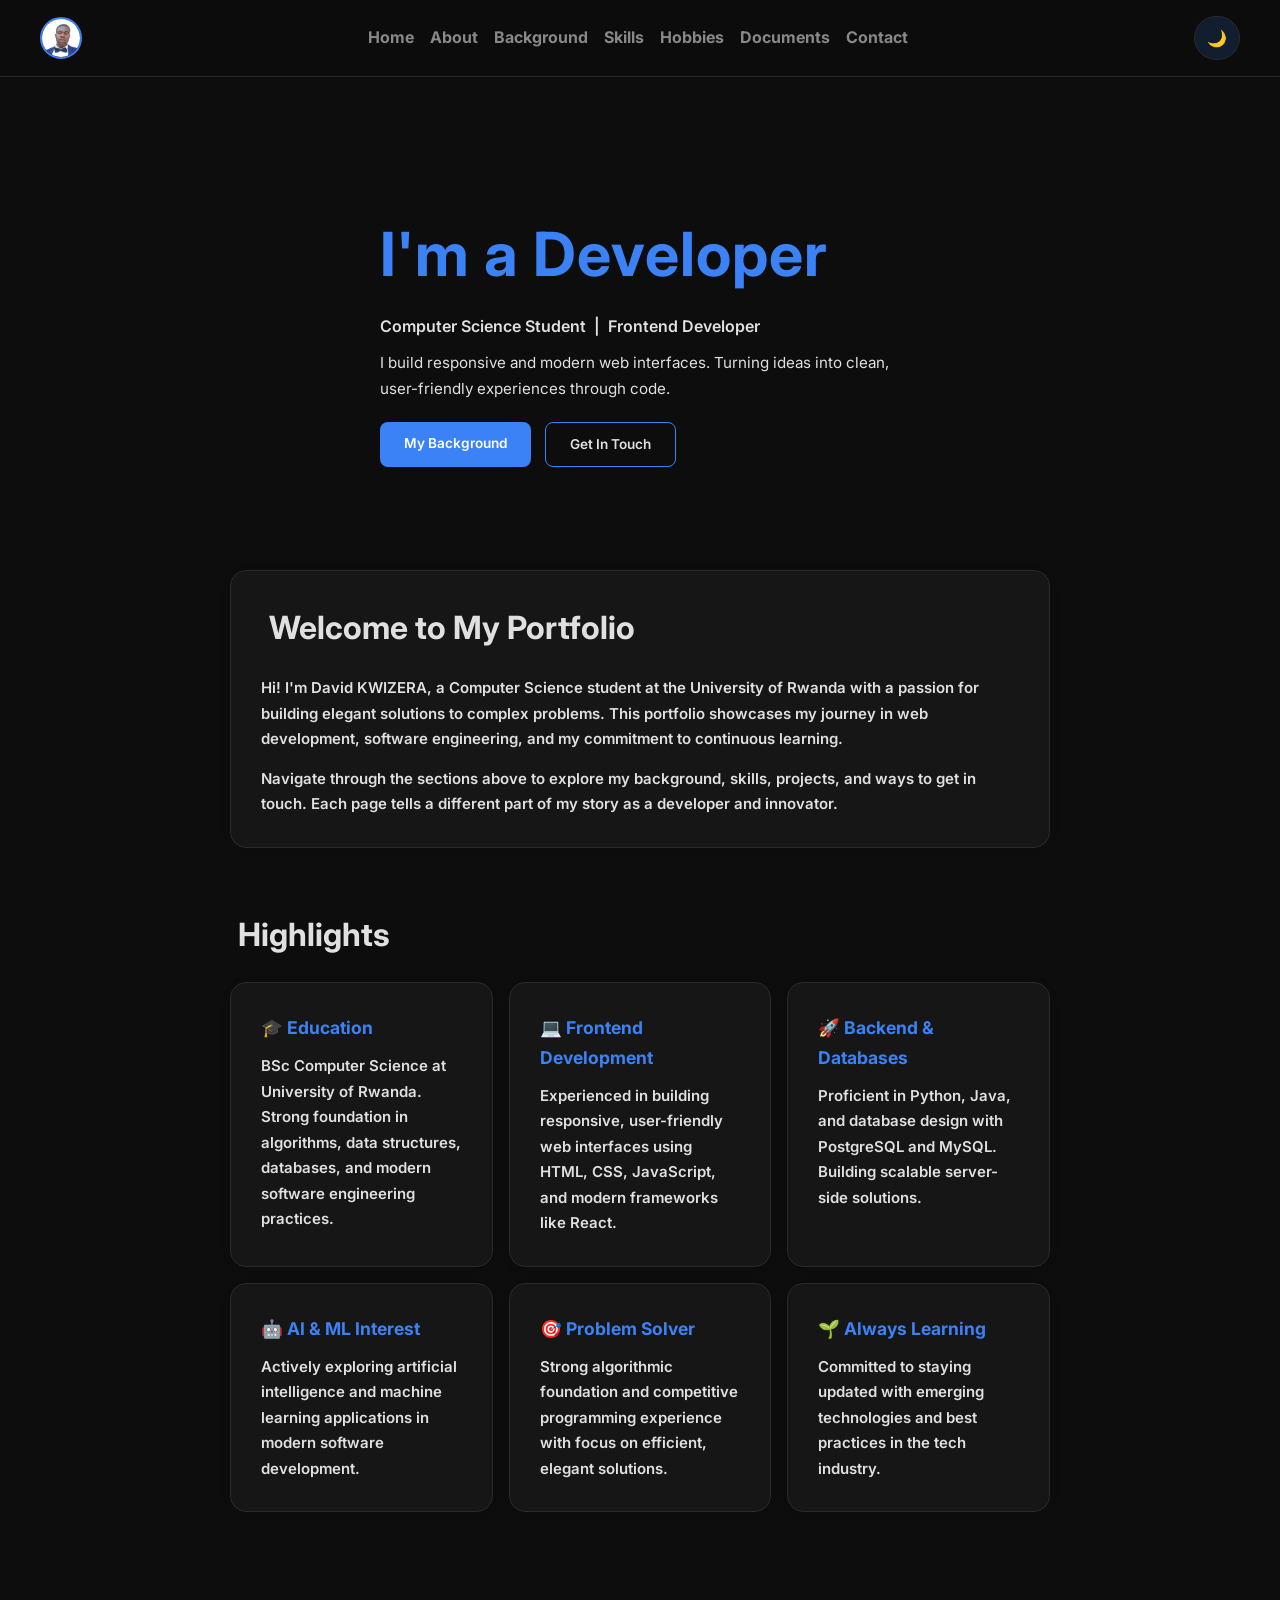
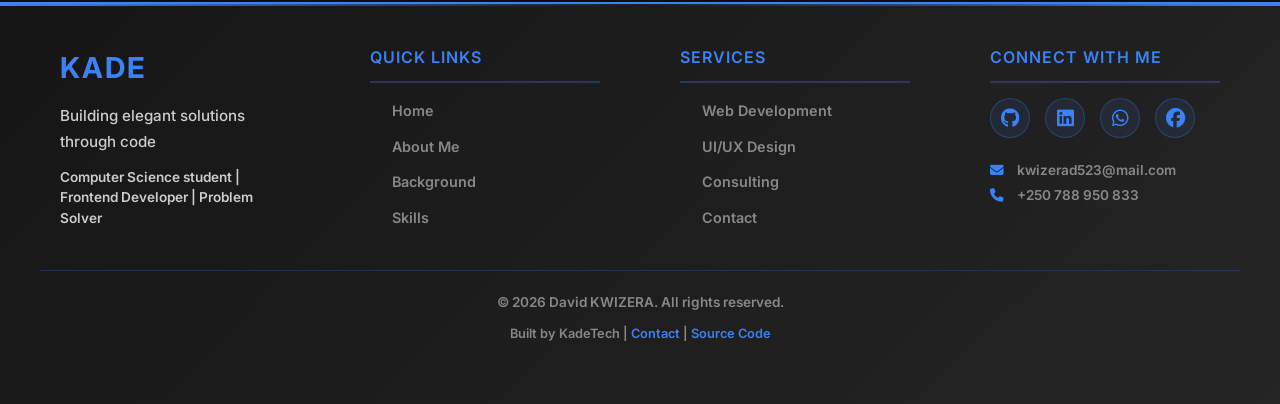
==== commit 8edf9072: "I have have make new change to both pages just to enhance responsiveness" ====
--- a/index.html
+++ b/index.html
@@ -118,7 +118,7 @@
                     <li><a href="/src/skills.html">Web Development</a></li>
                     <li><a href="/src/skills.html">UI/UX Design</a></li>
                     <li><a href="/src/background.html">Consulting</a></li>
-                    <li><a href="/src/contact.html">Project Discussion</a></li>
+                    <li><a href="/src/contact.html">Contact</a></li>
                 </ul>
             </div>
 
@@ -126,7 +126,7 @@
             <div class="footer-section">
                 <h4 class="footer-section-title">Connect With Me</h4>
                 <div class="footer-social">
-                    <a href="https://github.com/KADE2003N01" target="_blank" title="GitHub"><i class="fab fa-github"></i></a>
+                    <a href="https://github.com/KADE2003N01/kade-status" target="_blank" title="GitHub"><i class="fab fa-github"></i></a>
                     <a href="https://www.linkedin.com/feed/" target="_blank" title="LinkedIn"><i class="fab fa-linkedin"></i></a>
                     <a href="https://wa.me/+250788950833" target="_blank" title="WhatsApp"><i class="fab fa-whatsapp"></i></a>
                     <a href="https://facebook.com/" target="_blank" title="Facebook"><i class="fab fa-facebook"></i></a>
@@ -141,7 +141,7 @@
         <!-- Footer Bottom -->
         <div class="footer-bottom">
             <p class="footer-copy">&copy; 2026 David KWIZERA. All rights reserved.</p>
-            <p class="footer-built">Built by KadeTech | <a href="#" target="_blank">Privacy Policy</a> | <a href="#" target="_blank">Terms of Service</a></p>
+            <p class="footer-built">Built by KadeTech | <a href="tel:+250788950833">Contact</a> | <a href="https://github.com/KADE2003N01/kade-status" target="_blank">Source Code</a></p>
         </div>
     </footer>
 
--- a/src/style.css
+++ b/src/style.css
@@ -252,12 +252,68 @@
 }
 
 .doc-download-button {
-    padding: 18px 40px;
-    font-size: 1.2rem;
+    background: var(--accent);
+    color: white;
+    border: none;
+    padding: 16px 32px;
+    font-size: 1.1rem;
+    font-weight: 700;
     border-radius: 50px;
+    cursor: pointer;
+    transition: all 0.3s ease;
+    box-shadow: 0 6px 20px rgba(59, 130, 246, 0.4);
+    margin-bottom: 25px;
+    font-family: var(--font);
+    text-transform: uppercase;
     letter-spacing: 1px;
     width: auto;
-    min-width: 220px;
+}
+
+.doc-download-button:hover {
+    background: #4f46e5;
+    transform: translateY(-3px);
+    box-shadow: 0 8px 25px rgba(59, 130, 246, 0.5);
+}
+
+/* Document Page Components */
+.doc-card-info {
+    background: var(--card-bg);
+    border: 1px solid var(--accent-dim);
+    border-radius: 20px;
+    padding: 40px;
+    margin-bottom: 50px;
+    text-align: left;
+}
+
+.doc-info-header {
+    display: flex;
+    align-items: center;
+    gap: 20px;
+    margin-bottom: 25px;
+}
+
+.doc-card-download {
+    background: linear-gradient(135deg, var(--card-bg) 0%, rgba(59, 130, 246, 0.1) 100%);
+    border: 2px solid var(--accent);
+    border-radius: 20px;
+    padding: 50px;
+    position: relative;
+    overflow: hidden;
+    text-align: center;
+}
+
+.doc-download-icon-circle {
+    width: 100px;
+    height: 100px;
+    background: var(--accent);
+    border-radius: 50%;
+    display: flex;
+    align-items: center;
+    justify-content: center;
+    font-size: 3rem;
+    color: white;
+    margin: 0 auto 20px;
+    box-shadow: 0 10px 30px rgba(59, 130, 246, 0.4);
 }
 
 .doc-card-button {
@@ -866,9 +922,22 @@
 @media (max-width: 768px) {
     nav { padding: 12px 50px 12px 16px; z-index: 1000; }
     .doc-welcome-section { padding: 60px 30px; }
-    .doc-hero-title { font-size: 2.6rem; }
-    .doc-hero-copy { font-size: 1.1rem; max-width: 100%; }
+    .doc-hero-title { font-size: 2.4rem; }
+    .doc-hero-copy { font-size: 1.05rem; max-width: 100%; }
     .doc-avatar { width: 50px; height: 50px; }
+    
+    .doc-card-info { padding: 25px; margin-bottom: 30px; }
+    .doc-info-header { flex-direction: column; text-align: center; gap: 15px; }
+    .doc-card-download { padding: 35px 20px; }
+    .doc-download-icon-circle { width: 80px; height: 80px; font-size: 2.2rem; }
+    .doc-download-button { padding: 14px 28px; font-size: 1rem; width: 100%; }
+    
+    /* Adjusted Certificate Grid for Mobile */
+    .doc-grid-container { 
+        grid-template-columns: 1fr !important; 
+        gap: 20px !important; 
+    }
+
     .nav-logo { display: none !important; }
     .nav-avatar { width: 40px; height: 40px; }
     .nav-links { order: 3; width: 100%; display: none !important; flex-direction: column !important; gap: 8px !important; padding: 12px 0 !important; border-top: none !important; background: transparent !important; position: static !important; }
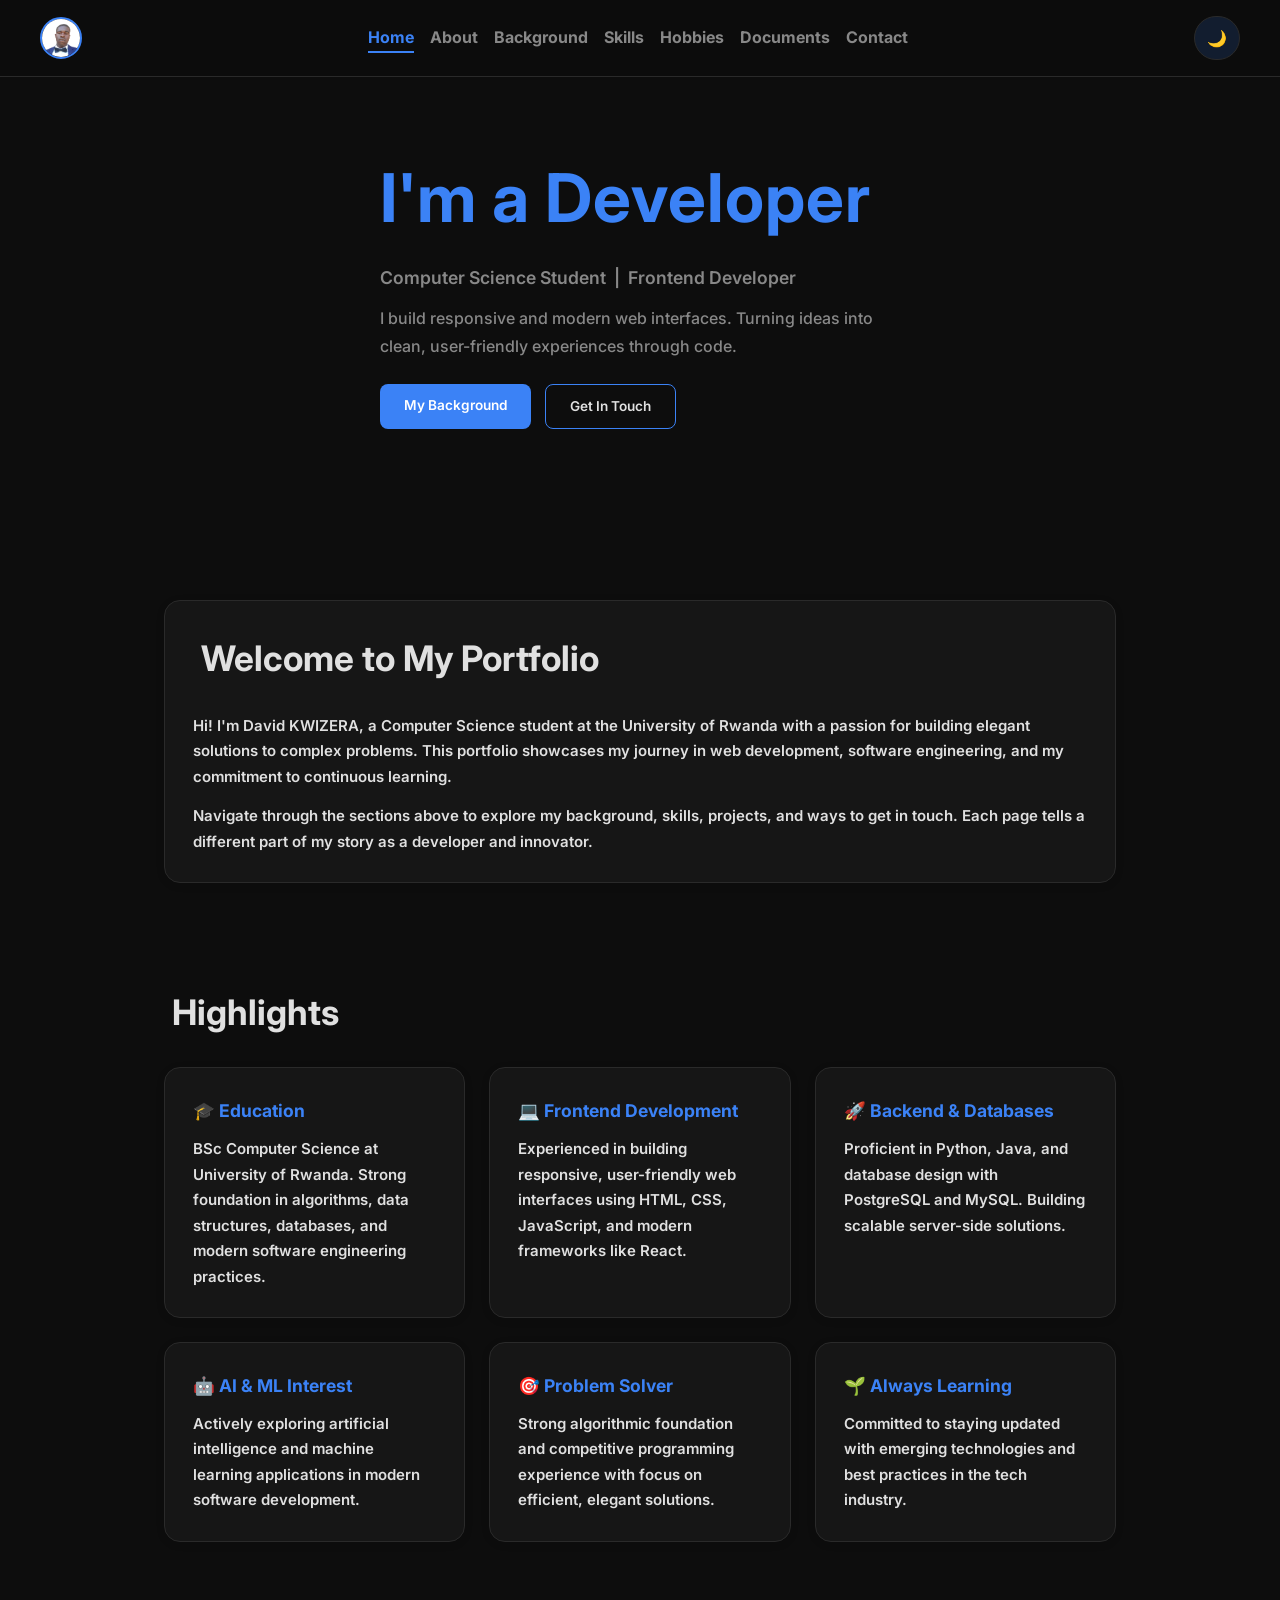
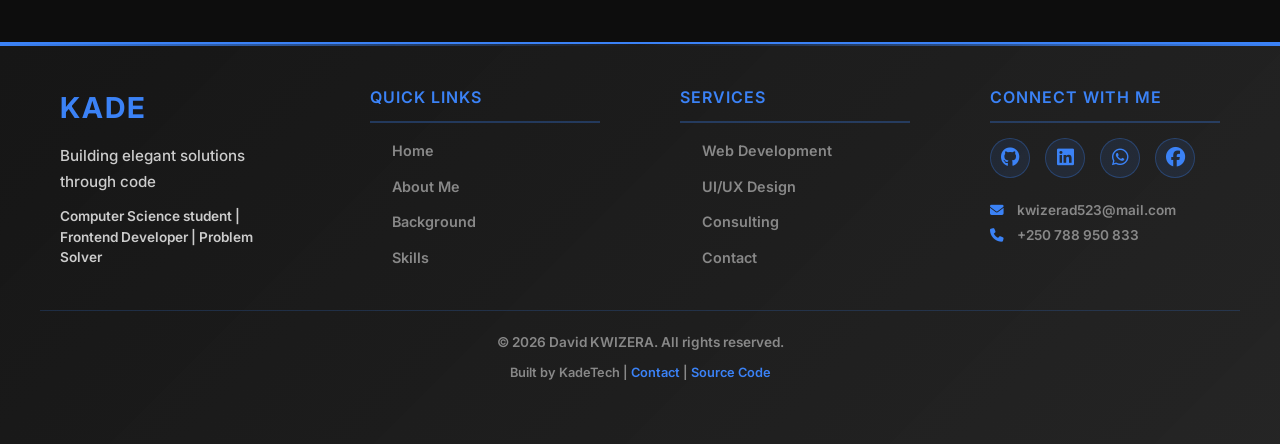
==== commit 52a2ea42: "This is the new updated portfolio" ====
--- a/index.html
+++ b/index.html
@@ -14,9 +14,6 @@
     <nav>
         <div class="nav-logo"><img src="media/bg-removed.png" alt="Kade" class="nav-avatar"></div>
         <ul class="nav-links">
-            <li class="nav-profile-mobile">
-                <img src="media/bg-removed.png" alt="Kade" class="nav-avatar-mobile">
-            </li>
             <li><a href="index.html">Home</a></li>
             <li><a href="src/about.html">About</a></li>
             <li><a href="src/background.html">Background</a></li>
@@ -51,7 +48,7 @@
     </section>
 
     <!-- QUICK INTRO -->
-    <section style="padding: 30px 40px; max-width: 900px; margin: 0 auto;">
+    <section>
         <div class="card">
             <h2 class="section-title" style="margin-top: 0;"><span class="prompt"></span> Welcome to My Portfolio</h2>
             <p>Hi! I'm David KWIZERA, a Computer Science student at the University of Rwanda with a passion for building elegant solutions to complex problems. This portfolio showcases my journey in web development, software engineering, and my commitment to continuous learning.</p>
@@ -60,9 +57,9 @@
     </section>
 
     <!-- FEATURED HIGHLIGHTS -->
-    <section style="padding: 30px 40px; max-width: 900px; margin: 0 auto;">
+    <section>
         <h2 class="section-title"><span class="prompt"></span> Highlights</h2>
-        <div style="display: grid; grid-template-columns: repeat(auto-fit, minmax(250px, 1fr)); gap: 16px;">
+        <div class="grid-responsive">
             <div class="card">
                 <h3 style="color: var(--accent); margin-bottom: 10px;">🎓 Education</h3>
                 <p>BSc Computer Science at University of Rwanda. Strong foundation in algorithms, data structures, databases, and modern software engineering practices.</p>
--- a/src/style.css
+++ b/src/style.css
@@ -63,6 +63,7 @@
     line-height: 1.7;
     width: 100%;
     overflow-x: hidden;
+    cursor: default; /* Removes the "writing symbol" (I-beam) from the whole page */
 }
 
 /* ── NAV ── */
@@ -126,15 +127,16 @@
 
 .hamburger {
     display: none;
-    font-size: 1.5rem;
+    font-size: 1.8rem;
+    width: 40px;
+    height: 40px;
+    text-align: center;
     cursor: pointer;
     color: var(--white);
     transition: color 0.3s ease;
     z-index: 101;
     background: none;
     border: none;
-    padding: 0;
-    width: auto;
 }
 
 .hamburger:hover {
@@ -173,47 +175,27 @@
 
 /* ── SECTIONS ── */
 section {
-    padding: 60px 40px 30px;
-    max-width: 900px;
+    padding: 60px 24px 40px; /* Slightly reduced default section padding */
+    max-width: 1000px;
     margin: 0 auto;
     width: 100%;
     overflow-x: hidden;
 }
 
 section[id]:not(#home) {
-    padding-top: 100px !important;
-}
-
-/* Override inline styles on sections for mobile */
+    padding-top: 90px !important; /* Adjusted for closer hero to nav */
+}
+
+/* Responsive Section Padding */
 @media (max-width: 768px) {
-    section[style*="padding"] {
-        padding: 30px 20px !important;
-        max-width: 100% !important;
-        margin: 0 auto !important;
+    section {
+        padding: 50px 20px 25px;
     }
 }
 
-@media (max-width: 600px) {
-    section[style*="padding"] {
-        padding: 16px 12px !important;
-        max-width: 100% !important;
-        margin: 0 auto !important;
-    }
-}
-
 @media (max-width: 480px) {
-    section[style*="padding"] {
-        padding: 14px 10px !important;
-        max-width: 100% !important;
-        margin: 0 auto !important;
-    }
-}
-
-@media (max-width: 380px) {
-    section[style*="padding"] {
-        padding: 10px 8px !important;
-        max-width: 100% !important;
-        margin: 0 auto !important;
+    section {
+        padding: 40px 16px 20px;
     }
 }
 
@@ -225,7 +207,7 @@
 }
 
 .doc-hero-title {
-    font-size: 3.2rem;
+    font-size: clamp(2rem, 8vw, 3.2rem);
     font-weight: 800;
     color: var(--white);
     margin-bottom: 20px;
@@ -255,8 +237,8 @@
     background: var(--accent);
     color: white;
     border: none;
-    padding: 16px 32px;
-    font-size: 1.1rem;
+    padding: clamp(10px, 3vw, 14px) clamp(20px, 6vw, 28px);
+    font-size: clamp(0.9rem, 2.5vw, 1rem);
     font-weight: 700;
     border-radius: 50px;
     cursor: pointer;
@@ -293,24 +275,38 @@
 }
 
 .doc-card-download {
-    background: linear-gradient(135deg, var(--card-bg) 0%, rgba(59, 130, 246, 0.1) 100%);
-    border: 2px solid var(--accent);
+    background: linear-gradient(145deg, var(--card-bg), rgba(59, 130, 246, 0.05));
+    border: 1px solid var(--accent);
     border-radius: 20px;
-    padding: 50px;
+    padding: 60px 40px;
     position: relative;
     overflow: hidden;
     text-align: center;
+    box-shadow: 0 20px 40px rgba(0, 0, 0, 0.3);
+}
+
+@media (max-width: 768px) {
+    .doc-card-download {
+        padding: 40px 20px;
+    }
+}
+
+.doc-download-title {
+    color: var(--white);
+    font-size: clamp(1.5rem, 6vw, 2.5rem);
+    font-weight: 800;
+    margin-bottom: 15px;
 }
 
 .doc-download-icon-circle {
-    width: 100px;
-    height: 100px;
+    width: clamp(70px, 15vw, 100px);
+    height: clamp(70px, 15vw, 100px);
     background: var(--accent);
     border-radius: 50%;
     display: flex;
     align-items: center;
     justify-content: center;
-    font-size: 3rem;
+    font-size: clamp(2rem, 5vw, 3rem);
     color: white;
     margin: 0 auto 20px;
     box-shadow: 0 10px 30px rgba(59, 130, 246, 0.4);
@@ -355,23 +351,26 @@
 }
 
 .section-title {
-    font-size: 2rem;
+    font-size: clamp(1.5rem, 5vw, 2.2rem); /* Fluid font size for section titles */
     font-weight: 700;
     color: var(--accent);
-    margin-bottom: 20px;
+    margin-bottom: 24px;
+    display: flex; /* Ensures prompt icon aligns with text */
+    align-items: center;
 }
 
 .section-title .prompt { color: var(--accent); margin-right: 8px; }
 
 /* Improve text visibility in sections */
 section p {
-    color: var(--white) !important;
-    font-weight: 600;
+    color: var(--muted) !important; /* Use muted for general text for better contrast */
+    font-weight: 500; /* Slightly lighter weight for body text */
+    margin-bottom: 1rem; /* Consistent paragraph spacing */
 }
 
 section h2, section h3 {
     color: var(--white) !important;
-    font-weight: 700;
+    margin-bottom: 1rem; /* Consistent heading spacing */
 }
 
 section strong {
@@ -392,11 +391,11 @@
 
 /* Hero section titles larger */
 .glitch {
-    font-size: 3.8rem;
+    font-size: clamp(2.2rem, 9vw, 4.2rem); /* Slightly adjusted clamp for hero titles */
     font-weight: 700;
     color: var(--accent);
     letter-spacing: 1px;
-    margin-bottom: 6px;
+    margin-bottom: 8px;
 }
 
 /* ── HOME ── */
@@ -405,7 +404,7 @@
     align-items: center;
     justify-content: center;
     text-align: left;
-    padding: 80px 40px 30px;
+    padding: 50px 40px 20px; /* Reduced padding for hero section */
     position: relative;
     overflow: hidden;
     min-height: 60vh;
@@ -441,28 +440,19 @@
     flex-direction: column;
 }
 
-.home-content {
-    display: flex;
-    flex-direction: column;
-    align-items: flex-start;
-    justify-content: center;
-    text-align: left;
-    margin-top: 80px;
-}
-
 .subtitle {
     color: #ccc;
-    font-size: 1rem;
+    font-size: clamp(0.9rem, 2.5vw, 1.1rem); /* Responsive subtitle */
     font-weight: 600;
-    margin-bottom: 10px;
+    margin-bottom: 12px;
 }
 
 .intro {
     color: #ccc;
-    font-size: 0.95rem;
-    font-weight: 400;
+    font-size: clamp(0.85rem, 2.2vw, 1rem); /* Responsive intro text */
+    font-weight: 500;
     max-width: 520px;
-    margin-bottom: 20px;
+    margin-bottom: 24px;
 }
 
 .btn-group { display: flex; gap: 14px; flex-wrap: wrap; }
@@ -496,7 +486,7 @@
 .card {
     background: var(--card-bg);
     border: 1px solid var(--accent-dim);
-    padding: 30px;
+    padding: 28px; /* Slightly reduced card padding */
     border-radius: 16px;
     box-shadow: 0 2px 8px rgba(0, 0, 0, 0.1);
 }
@@ -508,7 +498,7 @@
 /* ── BACKGROUND GROUPS ── */
 .bg-group {
     margin-bottom: 16px;
-    background: var(--card-bg);
+    background: var(--card-bg); /* Ensure consistency with card background */
     border: 1px solid var(--accent-dim);
     border-radius: 16px;
     padding: 16px 20px;
@@ -522,6 +512,13 @@
     display: flex;
     align-items: center;
     gap: 8px;
+}
+
+/* Utility Grids */
+.grid-responsive {
+    display: grid;
+    grid-template-columns: repeat(auto-fill, minmax(min(100%, 280px), 1fr)); /* Adjusted min-width for more flexibility */
+    gap: 24px;
 }
 
 /* ── TIMELINE ── */
@@ -533,6 +530,12 @@
     left: 8px; top: 0; bottom: 0;
     width: 2px;
     background: var(--accent-dim);
+}
+
+@media (max-width: 480px) {
+    .timeline { padding-left: 20px; }
+    .timeline::before { left: 4px; }
+    .timeline-dot { left: -20px; width: 10px; height: 10px; }
 }
 
 .timeline-item {
@@ -561,7 +564,7 @@
 .timeline-content h3 {
     color: var(--white);
     font-size: 1.05rem;
-    font-weight: 600;
+    font-weight: 700; /* Make timeline headings bolder */
     margin-bottom: 6px;
 }
 
@@ -579,9 +582,9 @@
 
 
 .skills-grid {
-    display: grid;
-    grid-template-columns: repeat(auto-fit, minmax(240px, 1fr));
-    gap: 12px;
+    display: grid; /* Ensure skills grid is responsive */
+    grid-template-columns: repeat(auto-fill, minmax(min(100%, 250px), 1fr)); /* Adjusted min-width */
+    gap: 16px; /* Increased gap for better separation */
 }
 
 .skill-card {
@@ -636,7 +639,7 @@
 .hobbies-grid {
     display: grid;
     grid-template-columns: repeat(auto-fit, minmax(200px, 1fr));
-    gap: 20px;
+    gap: 24px; /* Increased gap for better visual separation */
     margin-top: 20px;
 }
 
@@ -673,7 +676,7 @@
 }
 
 .hobby-card span {
-    font-size: 1.1rem;
+    font-size: 1.05rem; /* Slightly reduced font size for hobby titles */
     font-weight: 600;
     color: var(--white);
     margin-bottom: 8px;
@@ -683,7 +686,7 @@
     text-align: center;
     line-height: 1.4;
 }
-
+/* Contact form styles remain unchanged as they were recently updated */
 /* ── CONTACT ── */
 .contact-card p { margin-bottom: 24px; }
 
@@ -714,7 +717,7 @@
 }
 
 /* ── FOOTER ── */
-footer {
+footer { /* Footer styles remain largely unchanged */
     background: linear-gradient(135deg, #161616 0%, rgba(61, 61, 61, 0.5) 100%);
     border-top: 2px solid var(--accent);
     padding: 40px 20px;
@@ -908,404 +911,27 @@
     text-decoration: underline;
 }
 
-.hobby-card i {
-    font-size: 1.8rem;
-    color: var(--accent);
-}
-
-.hobby-card:hover {
-    border-color: var(--accent);
-    transform: translateY(-4px);
-}
-
 /* Tablet (768px - 1024px) */
 @media (max-width: 768px) {
-    nav { padding: 12px 50px 12px 16px; z-index: 1000; }
-    .doc-welcome-section { padding: 60px 30px; }
-    .doc-hero-title { font-size: 2.4rem; }
-    .doc-hero-copy { font-size: 1.05rem; max-width: 100%; }
-    .doc-avatar { width: 50px; height: 50px; }
-    
-    .doc-card-info { padding: 25px; margin-bottom: 30px; }
-    .doc-info-header { flex-direction: column; text-align: center; gap: 15px; }
-    .doc-card-download { padding: 35px 20px; }
-    .doc-download-icon-circle { width: 80px; height: 80px; font-size: 2.2rem; }
-    .doc-download-button { padding: 14px 28px; font-size: 1rem; width: 100%; }
-    
-    /* Adjusted Certificate Grid for Mobile */
-    .doc-grid-container { 
-        grid-template-columns: 1fr !important; 
-        gap: 20px !important; 
+    nav { padding: 12px 20px; z-index: 1000; }
+    .nav-logo { display: flex !important; margin-right: auto; }
+    .nav-links { 
+        position: absolute;
+        top: 100%;
+        left: 0;
+        right: 0;
+        background: var(--nav-bg);
+        display: none;
+        flex-direction: column;
+        align-items: flex-start;
+        padding: 20px 40px;
+        gap: 15px;
+        z-index: 100;
+        border-bottom: 2px solid var(--accent);
+        box-shadow: 0 10px 15px rgba(0,0,0,0.3);
     }
-
-    .nav-logo { display: none !important; }
-    .nav-avatar { width: 40px; height: 40px; }
-    .nav-links { order: 3; width: 100%; display: none !important; flex-direction: column !important; gap: 8px !important; padding: 12px 0 !important; border-top: none !important; background: transparent !important; position: static !important; }
-    
-    /* Profile Header inside Mobile Menu */
-    .nav-links .nav-profile-mobile {
-        display: flex !important;
-        flex-direction: column;
-        align-items: center;
-        justify-content: center;
-        padding: 20px 0;
-        border-bottom: 1px solid var(--border);
-        margin-bottom: 15px;
-        width: 100%;
-    }
-    .nav-avatar-mobile {
-        width: 50px;
-        height: 50px;
-        border-radius: 50%;
-        border: 2px solid var(--accent);
-        object-fit: cover;
-    }
-
     .nav-links.open { display: flex !important; }
-    .nav-links li { padding: 0 !important; border: none !important; }
-    .nav-links a { display: block !important; padding: 10px 0 !important; width: 100% !important; border-bottom: none !important; font-size: 0.9rem; }
-    .nav-links a:hover, .nav-links a.active { color: var(--accent); padding-left: 8px; }
-    .theme-toggle { order: 3; min-width: 40px; height: 40px; font-size: 0.9rem; display: none !important; }
-    .nav-links.open ~ .theme-toggle { display: inline-flex !important; margin-top: 8px; }
-    .hamburger { display: block !important; order: 2; position: fixed; right: 16px; top: 14px; font-size: 1.5rem; cursor: pointer; color: var(--white); background: none; border: none; padding: 0; z-index: 1001; transition: color 0.3s ease; }
-    .hamburger:hover { color: var(--accent); }
-    section { padding: 30px 20px !important; margin: 0 auto !important; max-width: 100% !important; }
-    #home { padding: 70px 20px 30px !important; }
-    .glitch { font-size: 2.5rem !important; }
-    .subtitle { font-size: 0.9rem; }
-    .intro { font-size: 0.85rem; max-width: 100%; }
-    .home-wrapper { flex-direction: column; align-items: center; text-align: center; gap: 30px; }
-    .home-content { align-items: center; text-align: center; margin-top: 0; }
-    .btn-group { justify-content: center; gap: 10px; }
-    .btn { padding: 10px 20px; font-size: 0.9rem; }
-    .card { padding: 20px; }
-    .section-title { font-size: 1.8rem; }
-    .skills-grid { grid-template-columns: repeat(2, 1fr); gap: 12px; }
-    .hobbies-grid { grid-template-columns: repeat(2, 1fr); gap: 12px; }
-    footer { padding: 30px 20px; }
-    .footer-container { grid-template-columns: repeat(2, 1fr); gap: 24px; }
-}
-
-@media (min-width: 769px) {
-    .nav-profile-mobile { display: none; }
-}
-
-/* Smartphone (480px - 600px) */
-@media (max-width: 600px) {
-    nav { padding: 10px 45px 10px 12px; z-index: 1000; }
-    .doc-welcome-section { padding: 40px 20px; }
-    .doc-hero-title { font-size: 2rem; }
-    .doc-hero-copy { font-size: 0.95rem; max-width: 100%; }
-    .doc-avatar { width: 44px; height: 44px; }
-    .nav-avatar { width: 36px; height: 36px; }
-    .nav-links { order: 3; width: 100%; display: none !important; flex-direction: column !important; gap: 4px !important; padding: 10px 0 !important; border-top: 1px solid var(--accent-dim); }
-    .nav-links.open { display: flex !important; }
-    .nav-links a { display: block !important; padding: 8px 0 !important; font-size: 0.8rem; width: 100% !important; }
-    .theme-toggle { order: 3; min-width: 36px; height: 36px; display: none !important; }
-    .nav-links.open ~ .theme-toggle { display: inline-flex !important; margin-top: 8px; }
-    .hamburger { display: block !important; order: 2; position: fixed; right: 12px; top: 12px; font-size: 1.2rem; }
-    section { padding: 16px 12px !important; max-width: 100% !important; margin: 0 auto !important; }
-    #home { padding: 55px 12px 20px !important; }
-    .glitch { font-size: 2rem !important; }
-    .subtitle { font-size: 0.85rem; }
-    .intro { font-size: 0.8rem; max-width: 100%; }
-    .home-content { margin-top: 0; }
-    .btn-group { justify-content: center; gap: 8px; }
-    .btn { padding: 8px 16px; font-size: 0.8rem; }
-    .card { padding: 14px; }
-    .section-title { font-size: 1.5rem; }
-    .skills-grid { grid-template-columns: 1fr; gap: 10px; }
-    .hobbies-grid { grid-template-columns: repeat(2, 1fr); gap: 8px; }
-    footer { padding: 20px 12px; }
-    .footer-container { grid-template-columns: 1fr; gap: 16px; }
-}
-
-/* Small Mobile (380px - 480px) */
-@media (max-width: 480px) {
-    nav { padding: 8px 40px 8px 10px; gap: 6px; z-index: 1000; }
-    .doc-welcome-section { padding: 35px 16px; }
-    .doc-hero-title { font-size: 1.8rem; letter-spacing: 0.5px; }
-    .doc-hero-copy { font-size: 0.9rem; max-width: 100%; }
-    .doc-avatar { width: 40px; height: 40px; }
-    .nav-logo { flex-shrink: 0; }
-    .nav-avatar { width: 34px; height: 34px; }
-    .nav-links { order: 3; width: 100%; display: none !important; flex-direction: column !important; gap: 2px !important; padding: 8px 0 !important; border-top: 1px solid var(--accent-dim); }
-    .nav-links.open { display: flex !important; }
-    .nav-links li { padding: 0 !important; }
-    .nav-links a { display: block !important; padding: 6px 0 !important; font-size: 0.75rem; width: 100% !important; }
-    .theme-toggle { order: 3; min-width: 34px; height: 34px; font-size: 0.8rem; display: none !important; }
-    .nav-links.open ~ .theme-toggle { display: inline-flex !important; margin-top: 6px; }
-    .hamburger { display: block !important; order: 2; position: fixed; right: 10px; top: 10px; font-size: 1.1rem; }
-    section { padding: 14px 10px !important; max-width: 100% !important; margin: 0 auto !important; }
-    #home { padding: 50px 10px 16px !important; min-height: 50vh; }
-    .glitch { font-size: 1.6rem !important; margin-bottom: 6px; }
-    .subtitle { font-size: 0.75rem; margin-bottom: 4px; }
-    .intro { font-size: 0.72rem; max-width: 100%; margin-bottom: 10px; }
-    .home-wrapper { flex-direction: column; align-items: center; text-align: center; gap: 16px; margin-top: 16px; }
-    .home-content { align-items: center; text-align: center; margin-top: 0; }
-    .btn-group { justify-content: center; gap: 6px; flex-direction: column; width: 100%; }
-    .btn { padding: 7px 12px; font-size: 0.72rem; width: 100%; }
-    .card { padding: 12px; }
-    .section-title { font-size: 1.3rem; margin-bottom: 10px; }
-    .skills-grid { grid-template-columns: 1fr; gap: 8px; }
-    .hobbies-grid { grid-template-columns: 1fr; gap: 6px; }
-    footer { padding: 14px 10px; margin-top: 16px; }
-    .footer-container { grid-template-columns: 1fr; gap: 12px; }
-    .footer-section { padding: 0; }
-    .footer-logo { font-size: 1.1rem; }
-    .footer-section-title { font-size: 0.9rem; }
-    .footer-links { font-size: 0.75rem; }
-    .footer-social { gap: 6px; }
-    .footer-contact { font-size: 0.7rem; }
-    .footer-copy { font-size: 0.65rem; }
-}
-
-/* Extra Small (below 380px) */
-@media (max-width: 380px) {
-    nav { padding: 6px 35px 6px 8px; z-index: 1000; }
-    .nav-avatar { width: 30px; height: 30px; }
-    .nav-links { order: 3; width: 100%; display: none !important; flex-direction: column !important; gap: 1px !important; padding: 6px 0 !important; border-top: 1px solid var(--accent-dim); }
-    .nav-links.open { display: flex !important; }
-    .nav-links a { display: block !important; font-size: 0.7rem; padding: 4px 0 !important; }
-    .theme-toggle { order: 3; min-width: 30px; height: 30px; font-size: 0.75rem; display: none !important; }
-    .nav-links.open ~ .theme-toggle { display: inline-flex !important; margin-top: 6px; }
-    .hamburger { display: block !important; order: 2; position: fixed; right: 8px; top: 8px; font-size: 1rem; }
-    section { padding: 10px 8px !important; max-width: 100% !important; }
-    #home { padding: 45px 8px 12px !important; }
-    .glitch { font-size: 1.4rem !important; }
-    .subtitle { font-size: 0.7rem; }
-    .intro { font-size: 0.65rem; }
-    .btn { padding: 6px 10px; font-size: 0.65rem; }
-    .card { padding: 10px; }
-    .section-title { font-size: 1.1rem; }
-    .skills-grid { grid-template-columns: 1fr; gap: 6px; }
-    .hobbies-grid { grid-template-columns: 1fr; gap: 4px; }
-    footer { padding: 12px 8px; margin-top: 12px; }
-    .footer-container { grid-template-columns: 1fr; gap: 10px; }
-    .footer-logo { font-size: 0.95rem; }
-    .footer-links { font-size: 0.65rem; }
-}
-
-/* ── CONTACT ── */
-.contact-card p { margin-bottom: 24px; }
-
-.contact-form {
-    display: flex;
-    flex-direction: column;
-    gap: 14px;
-}
-
-.contact-form input,
-.contact-form textarea {
-    background: var(--card-bg);
-    border: 1px solid var(--accent-dim);
-    color: var(--white);
-    font-family: var(--font);
-    font-size: 0.9rem;
-    font-weight: 500;
-    padding: 12px 16px;
-    outline: none;
-    resize: vertical;
-    border-radius: 10px;
-    transition: border-color 0.2s;
-}
-
-.contact-form input:focus,
-.contact-form textarea:focus {
-    border-color: var(--accent);
-}
-
-/* ── FOOTER ── */
-footer {
-    background: linear-gradient(135deg, #161616 0%, rgba(61, 61, 61, 0.5) 100%);
-    border-top: 2px solid var(--accent);
-    padding: 40px 20px;
-    margin-top: 60px;
-    position: relative;
-    overflow: hidden;
-    color: #e0e0e0;
-}
-
-footer .footer-section h4,
-footer .footer-logo {
-    color: var(--accent);
-}
-
-footer .footer-links a,
-footer .footer-contact,
-footer .footer-copy,
-footer .footer-built {
-    color: #888;
-}
-
-footer .footer-tagline,
-footer .footer-description {
-    color: #ccc;
-}
-
-footer::before {
-    content: '';
-    position: absolute;
-    top: 0;
-    left: 0;
-    right: 0;
-    height: 2px;
-    background: linear-gradient(90deg, var(--accent), transparent, var(--accent));
-}
-
-.footer-container {
-    max-width: 1200px;
-    margin: 0 auto;
-    display: grid;
-    grid-template-columns: repeat(auto-fit, minmax(250px, 1fr));
-    gap: 40px;
-    margin-bottom: 30px;
-}
-
-.footer-section {
-    padding: 0 20px;
-}
-
-.footer-brand {
-    grid-column: 1; 
-}
-
-.footer-logo {
-    font-size: 1.8rem;
-    font-weight: 700;
-    color: var(--accent);
-    margin-bottom: 10px;
-    letter-spacing: 2px;
-}
-
-.footer-tagline {
-    color: var(--accent);
-    font-size: 0.95rem;
-    margin: 8px 0;
-    font-weight: 500;
-}
-
-.footer-description {
-    color: var(--muted);
-    font-size: 0.85rem;
-    line-height: 1.5;
-    margin: 12px 0 0 0;
-}
-
-.footer-section-title {
-    font-size: 1rem;
-    font-weight: 600;
-    color: var(--accent);
-    margin-bottom: 15px;
-    text-transform: uppercase;
-    letter-spacing: 1px;
-    padding-bottom: 10px;
-    border-bottom: 2px solid rgba(59, 130, 246, 0.3);
-}
-
-.footer-links {
-    list-style: none;
-    padding: 0;
-    margin: 0;
-}
-
-.footer-links li {
-    margin-bottom: 10px;
-}
-
-.footer-links a {
-    color: var(--muted);
-    text-decoration: none;
-    font-size: 0.9rem;
-    transition: all 0.3s ease;
-    display: inline-flex;
-    align-items: center;
-}
-
-.footer-links a:hover {
-    color: var(--accent);
-    transform: translateX(5px);
-}
-
-.footer-links a::before {
-    content: '→';
-    margin-right: 8px;
-    opacity: 0;
-    transition: opacity 0.3s ease;
-}
-
-.footer-links a:hover::before {
-    opacity: 1;
-}
-
-.footer-social {
-    display: flex;
-    gap: 15px;
-    margin-bottom: 20px;
-    flex-wrap: wrap;
-}
-
-.footer-social a {
-    width: 40px;
-    height: 40px;
-    display: flex;
-    align-items: center;
-    justify-content: center;
-    background: rgba(59, 130, 246, 0.1);
-    border: 1px solid rgba(59, 130, 246, 0.3);
-    border-radius: 50%;
-    color: var(--accent);
-    font-size: 1.2rem;
-    transition: all 0.3s ease;
-    text-decoration: none;
-}
-
-.footer-social a:hover {
-    background: var(--accent);
-    color: var(--bg);
-    transform: translateY(-3px);
-    box-shadow: 0 5px 15px rgba(59, 130, 246, 0.4);
-}
-
-.footer-contact {
-    color: var(--muted);
-    font-size: 0.85rem;
-    line-height: 1.8;
-    margin: 0;
-}
-
-.footer-contact i {
-    color: var(--accent);
-    margin-right: 8px;
-    width: 16px;
-}
-
-.footer-bottom {
-    max-width: 1200px;
-    margin: 0 auto;
-    padding: 20px;
-    border-top: 1px solid rgba(59, 130, 246, 0.2);
-    text-align: center;
-}
-
-.footer-copy {
-    color: var(--muted);
-    font-size: 0.85rem;
-    margin: 0 0 8px 0;
-}
-
-.footer-built {
-    color: var(--muted);
-    font-size: 0.8rem;
-    margin: 0;
-}
-
-.footer-built a {
-    color: var(--accent);
-    text-decoration: none;
-    transition: color 0.3s ease;
-}
-
-.footer-built a:hover {
-    text-decoration: underline;
-}
+    .nav-links a { font-size: 1.2rem; border: none; }
+    .hamburger { display: block !important; }
+    .theme-toggle { margin-right: 50px; }
+}
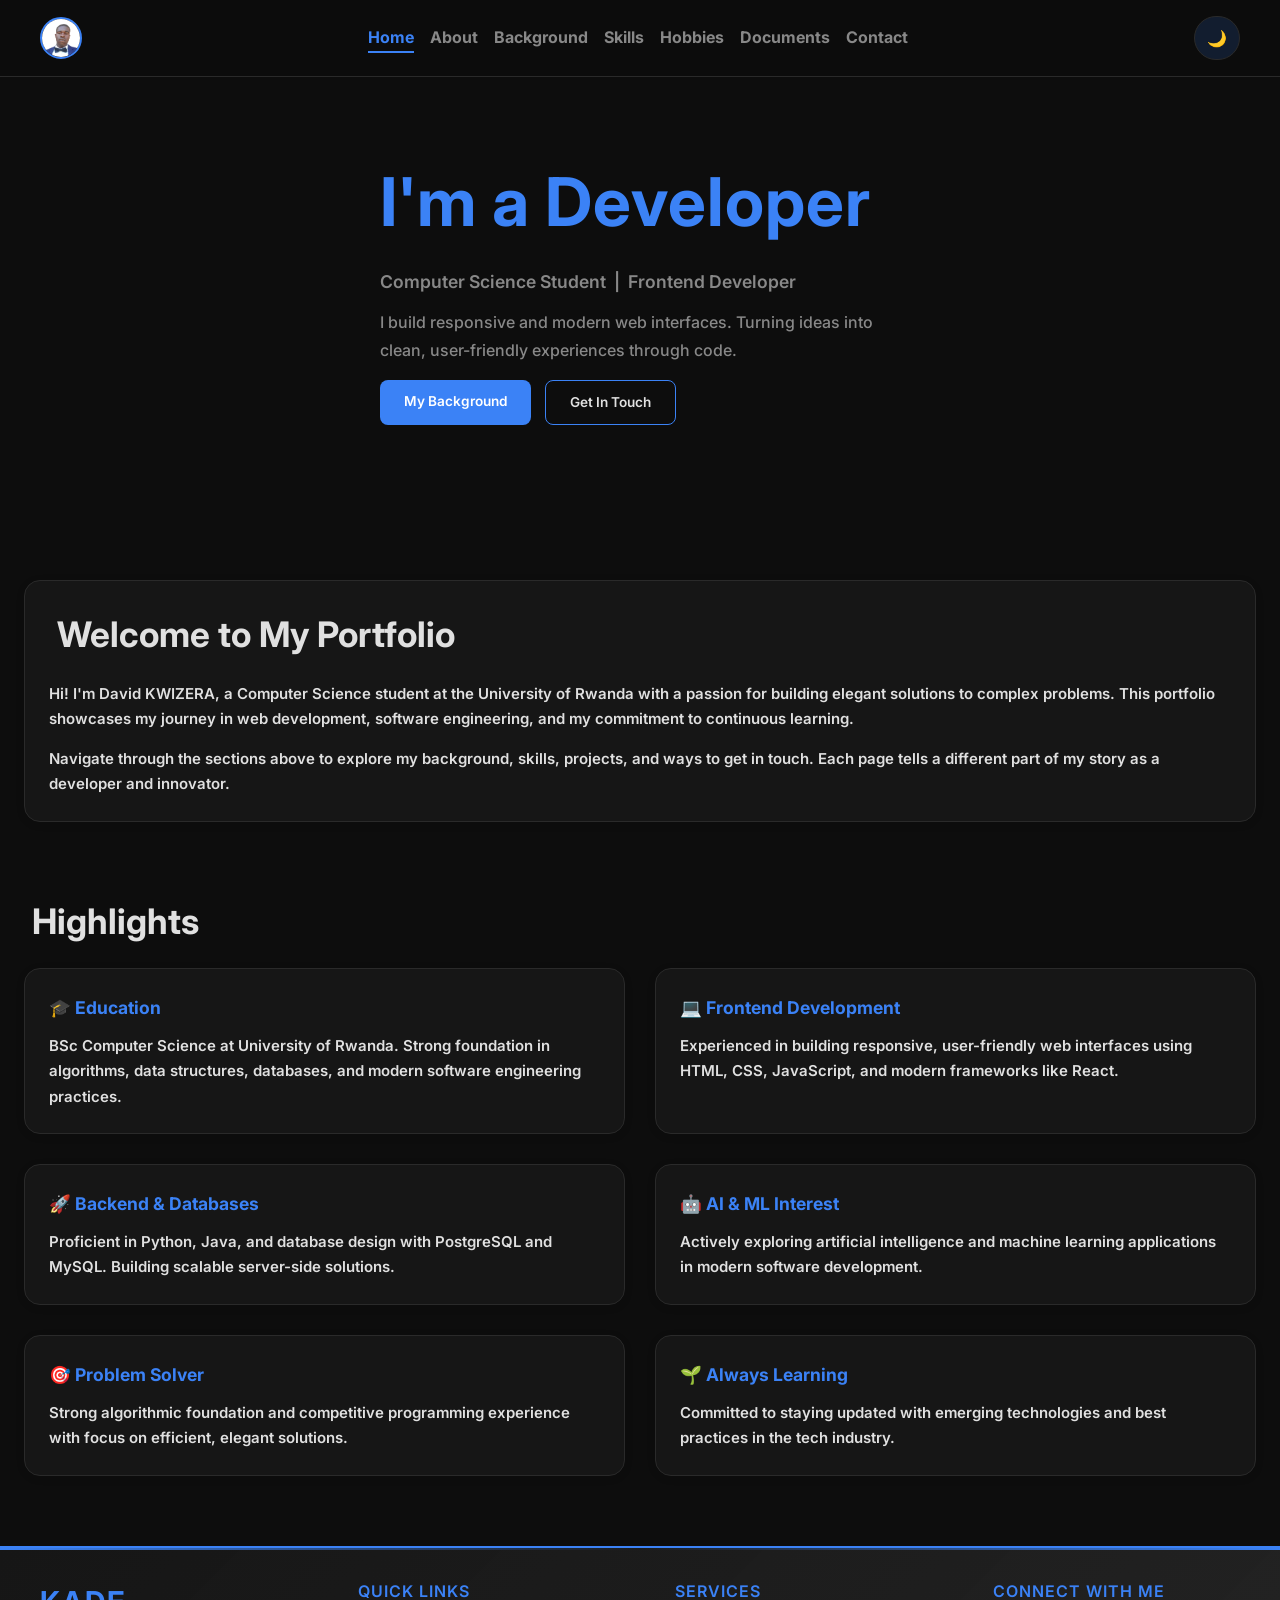
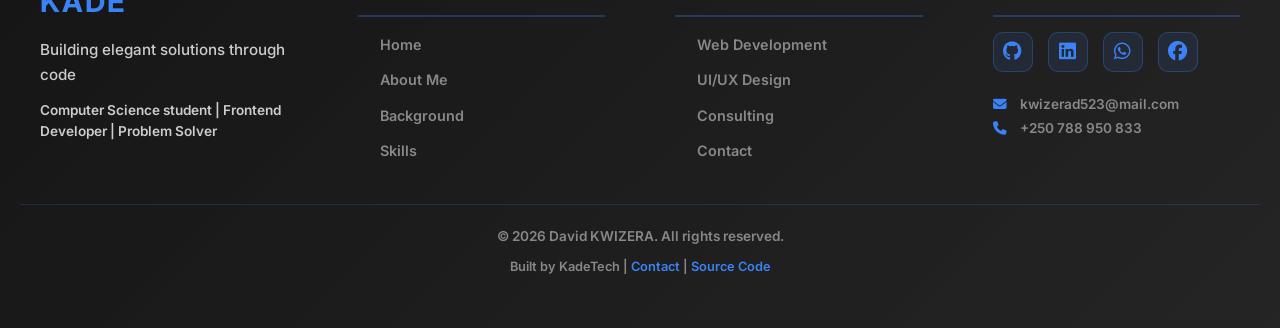
==== commit ded691b7: "this is the final optimization of the responsiveness after web crash" ====
--- a/index.html
+++ b/index.html
@@ -19,7 +19,7 @@
             <li><a href="src/background.html">Background</a></li>
             <li><a href="src/skills.html">Skills</a></li>
             <li><a href="src/hobbies.html">Hobbies</a></li>
-            <li><a href="src/others.html">Documents</a></li>
+            <li><a href="src/document.html">Documents</a></li>
             <li><a href="src/contact.html">Contact</a></li>
         </ul>
         <button class="theme-toggle" id="theme-toggle" aria-label="Toggle light/dark mode">🌙</button>
@@ -101,7 +101,7 @@
             <div class="footer-section">
                 <h4 class="footer-section-title">Quick Links</h4>
                 <ul class="footer-links">
-                    <li><a href="src/index.html">Home</a></li>
+                    <li><a href="index.html">Home</a></li>
                     <li><a href="src/about.html">About Me</a></li>
                     <li><a href="src/background.html">Background</a></li>
                     <li><a href="src/skills.html">Skills</a></li>
--- a/src/style.css
+++ b/src/style.css
@@ -24,11 +24,6 @@
     --overlay: rgba(15, 23, 42, 0.55);
 }
 
-.light-theme body {
-    background: var(--bg) !important;
-    background-attachment: fixed;
-}
-
 .light-theme .nav-avatar {
     border-color: var(--white);
 }
@@ -64,6 +59,25 @@
     width: 100%;
     overflow-x: hidden;
     cursor: default; /* Removes the "writing symbol" (I-beam) from the whole page */
+}
+
+/* Accessibility: Clear focus indicators for keyboard users */
+:focus-visible {
+    outline: 2px solid var(--accent);
+    outline-offset: 4px;
+}
+
+/* Screen Reader Only Utility */
+.sr-only {
+    position: absolute;
+    width: 1px;
+    height: 1px;
+    padding: 0;
+    margin: -1px;
+    overflow: hidden;
+    clip: rect(0, 0, 0, 0);
+    white-space: nowrap;
+    border-width: 0;
 }
 
 /* ── NAV ── */
@@ -175,62 +189,54 @@
 
 /* ── SECTIONS ── */
 section {
-    padding: 60px 24px 40px; /* Slightly reduced default section padding */
-    max-width: 1000px;
+    padding: 40px 24px 30px;
+    max-width: 1400px;
     margin: 0 auto;
     width: 100%;
     overflow-x: hidden;
 }
 
 section[id]:not(#home) {
-    padding-top: 90px !important; /* Adjusted for closer hero to nav */
+    padding-top: 80px !important;
 }
 
 /* Responsive Section Padding */
 @media (max-width: 768px) {
     section {
-        padding: 50px 20px 25px;
+        padding: 60px 20px 20px;
     }
 }
 
 @media (max-width: 480px) {
     section {
-        padding: 40px 16px 20px;
+        padding: 50px 16px 15px;
     }
 }
 
 .doc-welcome-section {
-    padding: 80px 40px;
-    max-width: 1000px;
+    padding: 30px 24px 10px;
+    max-width: 1400px;
     margin: 0 auto;
     text-align: center;
 }
 
 .doc-hero-title {
-    font-size: clamp(2rem, 8vw, 3.2rem);
+    font-size: clamp(1.5rem, 6vw, 3rem); 
     font-weight: 800;
     color: var(--white);
-    margin-bottom: 20px;
+    margin-bottom: 12px;
     letter-spacing: 2px;
 }
 
 .doc-hero-copy {
-    font-size: 1.3rem;
+    font-size: clamp(0.95rem, 2.5vw, 1.2rem); /* Made font size responsive */
     color: var(--muted);
-    margin-bottom: 30px;
+    margin-bottom: 15px;
     line-height: 1.6;
     max-width: 700px;
     margin-left: auto;
     margin-right: auto;
     word-wrap: break-word;
-}
-
-.doc-avatar {
-    width: 60px;
-    height: 60px;
-    border-radius: 50% !important;
-    object-fit: cover;
-    border: 3px solid var(--accent);
 }
 
 .doc-download-button {
@@ -248,7 +254,6 @@
     font-family: var(--font);
     text-transform: uppercase;
     letter-spacing: 1px;
-    width: auto;
 }
 
 .doc-download-button:hover {
@@ -257,37 +262,246 @@
     box-shadow: 0 8px 25px rgba(59, 130, 246, 0.5);
 }
 
-/* Document Page Components */
+/* --- Document Page Components --- */
 .doc-card-info {
     background: var(--card-bg);
     border: 1px solid var(--accent-dim);
     border-radius: 20px;
-    padding: 40px;
-    margin-bottom: 50px;
+    padding: 30px;
+    margin-bottom: 30px;
     text-align: left;
-}
-
-.doc-info-header {
-    display: flex;
-    align-items: center;
-    gap: 20px;
-    margin-bottom: 25px;
-}
-
-.doc-card-download {
-    background: linear-gradient(145deg, var(--card-bg), rgba(59, 130, 246, 0.05));
-    border: 1px solid var(--accent);
+    box-shadow: 0 10px 30px rgba(2,6,23,0.6);
+}
+
+.doc-avatar {
+    width: 60px;
+    height: 60px;
+    border-radius: 50%;
+    object-fit: cover;
+    border: 3px solid var(--accent);
+    flex-shrink: 0;
+}
+
+/* --- CV Section Specific Styles --- */
+.doc-card-cv-section {
+    background: rgba(22, 22, 22, 0.3);
+    border: 2px solid var(--accent-dim);
     border-radius: 20px;
-    padding: 60px 40px;
+    padding: 40px 30px;
     position: relative;
     overflow: hidden;
+    backdrop-filter: blur(10px);
+    text-align: left;
+    margin-bottom: 40px;
+    transition: all 0.4s ease;
+}
+.doc-card-cv-section .doc-card-decorative-element {
+    position: absolute;
+    border-radius: 50%;
+    z-index: 1;
+}
+.doc-card-cv-section .doc-card-decorative-element.top-right {
+    top: -30px; right: -30px;
+    width: 80px; height: 80px;
+    background: rgba(59, 130, 246, 0.05);
+}
+.doc-card-cv-section .doc-card-decorative-element.bottom-left {
+    bottom: -20px; left: -20px;
+    width: 60px; height: 60px;
+    background: rgba(34, 197, 94, 0.05);
+}
+
+.doc-card-content-wrapper {
+    position: relative;
+    z-index: 2;
+}
+.doc-card-header {
+    display: flex;
+    align-items: center;
+    gap: 20px;
+    margin-bottom: 20px;
+}
+.doc-card-icon-circle {
+    width: 60px; height: 60px;
+    background: linear-gradient(135deg, #3b82f6, #60a5fa);
+    border-radius: 50%;
+    display: flex;
+    align-items: center;
+    justify-content: center;
+    box-shadow: 0 6px 20px rgba(59, 130, 246, 0.2);
+}
+.doc-card-title {
+    color: var(--white);
+    margin: 0 0 5px 0;
+    font-size: 1.3rem;
+    font-weight: 700;
+}
+.doc-card-subtitle {
+    color: var(--accent);
+    font-size: 0.9rem;
+    margin: 0;
+    font-weight: 600;
+}
+.doc-card-description {
+    color: var(--muted);
+    font-size: 1rem;
+    line-height: 1.6;
+    margin-bottom: 20px;
+}
+.doc-card-tags-row {
+    display: flex;
+    justify-content: space-between;
+    align-items: center;
+    margin-bottom: 15px;
+}
+.doc-tag-group {
+    display: flex;
+    gap: 10px;
+    flex-wrap: wrap;
+}
+.doc-card-buttons-row {
+    display: flex;
+    gap: 10px;
+    flex-wrap: wrap;
+    justify-content: flex-start;
+    margin-bottom: 20px;
+}
+.doc-card-meta {
+    border-top: 1px solid rgba(59, 130, 246, 0.2);
+    padding-top: 15px;
+    margin-top: 15px;
+}
+.doc-card-meta-text {
+    color: var(--muted);
+    font-size: 0.85rem;
+    margin: 0;
     text-align: center;
-    box-shadow: 0 20px 40px rgba(0, 0, 0, 0.3);
+}
+.doc-card-meta-text i {
+    color: var(--accent);
+    margin-right: 5px;
+}
+
+/* PDF Preview Styles */
+.doc-preview-container {
+    margin-top: 20px;
+    border: 1px solid rgba(59, 130, 246, 0.3);
+    border-radius: 12px;
+    overflow: hidden;
+    background: rgba(0, 0, 0, 0.2);
+    position: relative;
+    display: none;
+}
+.doc-preview-header {
+    display: flex;
+    justify-content: space-between;
+    align-items: center;
+    padding: 10px 15px;
+    background: rgba(0,0,0,0.4);
+    border-bottom: 1px solid rgba(59, 130, 246, 0.1);
+}
+.doc-preview-header-text {
+    color: var(--white);
+    font-size: 0.85rem;
+    font-weight: 600;
+    display: flex;
+    align-items: center;
+    gap: 8px;
+}
+.doc-preview-fullscreen-link {
+    color: var(--accent);
+    font-size: 0.75rem;
+    text-decoration: none;
+    font-weight: 700;
+    display: flex;
+    align-items: center;
+    gap: 5px;
+}
+.pdf-viewer-iframe {
+    width: 100%;
+    height: 70vh;
+    border: none;
+    display: block;
+    background: #fdfdfd;
+}
+.pdf-loader {
+    position: absolute;
+    inset: 0;
+    background: rgba(0,0,0,0.7);
+    color: var(--white);
+    display: flex;
+    align-items: center;
+    justify-content: center;
+    flex-direction: column;
+    z-index: 10;
+    display: none;
+}
+.pdf-fallback {
+    padding: 40px;
+    text-align: center;
+    color: var(--muted);
+    display: none;
+    flex-direction: column;
+    align-items: center;
+    justify-content: center;
+}
+
+/* --- Document Grid Items --- */
+.doc-grid-item-container {
+    background: rgba(22, 22, 22, 0.3); border: 2px solid var(--accent-dim); border-radius: 18px; padding: 30px; transition: all 0.4s ease; position: relative; overflow: hidden; backdrop-filter: blur(10px);
+}
+
+/* Global Utilities */
+.doc-tag {
+    display: inline-flex;
+    align-items: center;
+    gap: 6px;
+    padding: 2px 10px;
+    border-radius: 10px;
+    font-size: 0.7rem;
+    font-weight: 600;
+    white-space: nowrap;
+}
+.doc-tag.success { background: rgba(34, 197, 94, 0.15); color: #22c55e; }
+.doc-tag.info { background: rgba(59, 130, 246, 0.15); color: var(--accent); }
+.doc-tag.warning { background: rgba(220, 38, 38, 0.15); color: #dc2626; }
+.doc-tag.secondary { background: rgba(168, 85, 247, 0.15); color: #a855f7; }
+
+.doc-card-button {
+    padding: 6px 16px;
+    font-size: 0.9rem;
+    border-radius: 10px;
+    font-weight: 700;
+    cursor: pointer;
+    transition: all 0.3s ease;
+    font-family: var(--font);
+    display: inline-flex;
+    align-items: center;
+    gap: 8px;
+    border: none;
+}
+.doc-btn-primary {
+    background: var(--accent);
+    color: white;
+    box-shadow: 0 4px 12px rgba(59, 130, 246, 0.2);
+}
+.doc-btn-primary:hover {
+    background: #4f46e5;
+    transform: translateY(-1px);
+}
+.doc-btn-outline {
+    background: transparent;
+    border: 1px solid var(--accent);
+    color: var(--accent);
+}
+.doc-btn-outline:hover {
+    background: rgba(59, 130, 246, 0.1);
+    transform: translateY(-1px);
 }
 
 @media (max-width: 768px) {
     .doc-card-download {
-        padding: 40px 20px;
+        padding: 30px 20px;
     }
 }
 
@@ -312,10 +526,54 @@
     box-shadow: 0 10px 30px rgba(59, 130, 246, 0.4);
 }
 
+/* Small Status Tags */
+.doc-tag {
+    display: inline-flex;
+    align-items: center;
+    gap: 6px;
+    padding: 2px 10px;
+    border-radius: 10px;
+    font-size: 0.7rem;
+    font-weight: 600;
+    white-space: nowrap;
+}
+.doc-tag.success { background: rgba(34, 197, 94, 0.15); color: #22c55e; }
+.doc-tag.info { background: rgba(59, 130, 246, 0.15); color: var(--accent); }
+.doc-tag.warning { background: rgba(220, 38, 38, 0.15); color: #dc2626; }
+.doc-tag.secondary { background: rgba(168, 85, 247, 0.15); color: #a855f7; }
+
+/* Refined Buttons */
 .doc-card-button {
-    padding: 8px 16px;
-    font-size: 0.85rem;
+    padding: 6px 16px;
+    font-size: 0.9rem; /* Slightly larger for mobile readability */
     border-radius: 20px;
+    font-weight: 700;
+    cursor: pointer;
+    transition: all 0.3s ease;
+    font-family: var(--font);
+    display: inline-flex;
+    align-items: center;
+    gap: 8px;
+    border: none;
+}
+
+.doc-btn-primary {
+    background: var(--accent);
+    color: white;
+    box-shadow: 0 4px 12px rgba(59, 130, 246, 0.2);
+}
+.doc-btn-primary:hover {
+    background: #4f46e5;
+    transform: translateY(-1px);
+}
+.doc-btn-outline {
+    background: transparent;
+    border: 1px solid var(--accent);
+    color: var(--accent);
+}
+.doc-btn-outline:hover {
+    background: rgba(59, 130, 246, 0.1);
+    transform: translateY(-1px);
 }
 
 /* Certificate View Animation */
@@ -327,21 +585,8 @@
     }
     to {
         opacity: 1;
-        max-height: 600px;
+        max-height: 2000px;
         transform: translateY(0);
-    }
-}
-
-@keyframes slideUp {
-    from {
-        opacity: 1;
-        max-height: 600px;
-        transform: translateY(0);
-    }
-    to {
-        opacity: 0;
-        max-height: 0;
-        transform: translateY(-10px);
     }
 }
 
@@ -350,11 +595,50 @@
     animation: slideDown 0.4s ease-in-out forwards;
 }
 
+#cv-certificate[style*="display: block"] {
+    animation: slideDown 0.4s ease-in-out forwards;
+}
+
+/* Style for embedded PDF viewer */
+.pdf-viewer-iframe {
+    width: 100%;
+    height: 70vh; /* Adjust height as needed */
+    border: none;
+    display: block;
+    min-height: 400px; /* Ensures visibility even during slow loads */
+    background: #fdfdfd; /* Light background for PDF contrast */
+}
+
+.pdf-fallback {
+    padding: 40px;
+    text-align: center;
+    color: var(--muted);
+    display: flex;
+    flex-direction: column;
+    align-items: center;
+    justify-content: center;
+}
+
+.pdf-loader {
+    position: absolute;
+    top: 0;
+    left: 0;
+    right: 0;
+    bottom: 0;
+    background: rgba(0,0,0,0.7);
+    color: var(--white);
+    display: flex;
+    align-items: center;
+    justify-content: center;
+    flex-direction: column;
+    z-index: 10;
+    display: none; /* Hidden by default, shown by JS */
+}
 .section-title {
     font-size: clamp(1.5rem, 5vw, 2.2rem); /* Fluid font size for section titles */
     font-weight: 700;
     color: var(--accent);
-    margin-bottom: 24px;
+    margin-bottom: 16px;
     display: flex; /* Ensures prompt icon aligns with text */
     align-items: center;
 }
@@ -373,6 +657,13 @@
     margin-bottom: 1rem; /* Consistent heading spacing */
 }
 
+/* Spacing Utilities */
+.mb-lg {
+    font-size: clamp(1.2rem, 0vw, 1.5rem);
+    margin-top: 50px;
+    margin-bottom:50px; /* Consistent with doc-info-header spacing */
+}
+
 section strong {
     color: var(--accent) !important;
     font-weight: 700;
@@ -391,7 +682,7 @@
 
 /* Hero section titles larger */
 .glitch {
-    font-size: clamp(2.2rem, 9vw, 4.2rem); /* Slightly adjusted clamp for hero titles */
+    font-size: clamp(1.8rem, 8vw, 4.2rem); 
     font-weight: 700;
     color: var(--accent);
     letter-spacing: 1px;
@@ -404,7 +695,7 @@
     align-items: center;
     justify-content: center;
     text-align: left;
-    padding: 50px 40px 20px; /* Reduced padding for hero section */
+    padding: 40px 40px 10px;
     position: relative;
     overflow: hidden;
     min-height: 60vh;
@@ -452,7 +743,7 @@
     font-size: clamp(0.85rem, 2.2vw, 1rem); /* Responsive intro text */
     font-weight: 500;
     max-width: 520px;
-    margin-bottom: 24px;
+    margin-bottom: 16px;
 }
 
 .btn-group { display: flex; gap: 14px; flex-wrap: wrap; }
@@ -486,7 +777,7 @@
 .card {
     background: var(--card-bg);
     border: 1px solid var(--accent-dim);
-    padding: 28px; /* Slightly reduced card padding */
+    padding: 24px;
     border-radius: 16px;
     box-shadow: 0 2px 8px rgba(0, 0, 0, 0.1);
 }
@@ -517,8 +808,9 @@
 /* Utility Grids */
 .grid-responsive {
     display: grid;
-    grid-template-columns: repeat(auto-fill, minmax(min(100%, 280px), 1fr)); /* Adjusted min-width for more flexibility */
-    gap: 24px;
+    grid-template-columns: repeat(auto-fit, minmax(min(100%, 400px), 1fr)); 
+    gap: 30px;
+    width: 100%;
 }
 
 /* ── TIMELINE ── */
@@ -654,7 +946,8 @@
     flex-direction: column;
     align-items: center;
     justify-content: center;
-    min-height: 140px;
+    min-height: 200px;
+    width: 100%;
 }
 
 .hobby-card:hover {
@@ -664,7 +957,7 @@
 }
 
 .hobby-card i {
-    font-size: 2.5rem;
+    font-size: 3rem;
     color: var(--accent);
     margin-bottom: 12px;
     transition: all 0.3s ease;
@@ -676,7 +969,7 @@
 }
 
 .hobby-card span {
-    font-size: 1.05rem; /* Slightly reduced font size for hobby titles */
+    font-size: 1.2rem;
     font-weight: 600;
     color: var(--white);
     margin-bottom: 8px;
@@ -720,8 +1013,8 @@
 footer { /* Footer styles remain largely unchanged */
     background: linear-gradient(135deg, #161616 0%, rgba(61, 61, 61, 0.5) 100%);
     border-top: 2px solid var(--accent);
-    padding: 40px 20px;
-    margin-top: 60px;
+    padding: 30px 20px;
+    margin-top: 40px;
     position: relative;
     overflow: hidden;
     color: #e0e0e0;
@@ -755,11 +1048,11 @@
 }
 
 .footer-container {
-    max-width: 1200px;
+    max-width: 1400px;
     margin: 0 auto;
     display: grid;
     grid-template-columns: repeat(auto-fit, minmax(250px, 1fr));
-    gap: 40px;
+    gap: 30px;
     margin-bottom: 30px;
 }
 
@@ -854,7 +1147,7 @@
     justify-content: center;
     background: rgba(59, 130, 246, 0.1);
     border: 1px solid rgba(59, 130, 246, 0.3);
-    border-radius: 50%;
+    border-radius: 10px;
     color: var(--accent);
     font-size: 1.2rem;
     transition: all 0.3s ease;
@@ -882,7 +1175,7 @@
 }
 
 .footer-bottom {
-    max-width: 1200px;
+    max-width: 1400px;
     margin: 0 auto;
     padding: 20px;
     border-top: 1px solid rgba(59, 130, 246, 0.2);
@@ -913,6 +1206,7 @@
 
 /* Tablet (768px - 1024px) */
 @media (max-width: 768px) {
+    body { font-size: 14px; }
     nav { padding: 12px 20px; z-index: 1000; }
     .nav-logo { display: flex !important; margin-right: auto; }
     .nav-links { 
@@ -934,4 +1228,22 @@
     .nav-links a { font-size: 1.2rem; border: none; }
     .hamburger { display: block !important; }
     .theme-toggle { margin-right: 50px; }
-}
+
+    /* Hero Section Fixes for Mobile */
+    #home {
+        padding: 100px 24px 40px;
+        min-height: 80vh; /* Ensure more space for content */
+        text-align: center;
+    }
+    .home-wrapper {
+        align-items: center;
+        gap: 20px;
+    }
+    .glitch { font-size: 2rem; }
+    .subtitle { font-size: 0.95rem; }
+    .intro { font-size: 0.9rem; margin: 0 auto 20px; }
+    .btn-group { justify-content: center; }
+
+    .doc-hero-title { font-size: 1.8rem; }
+    .section-title { font-size: 1.4rem; }
+}
